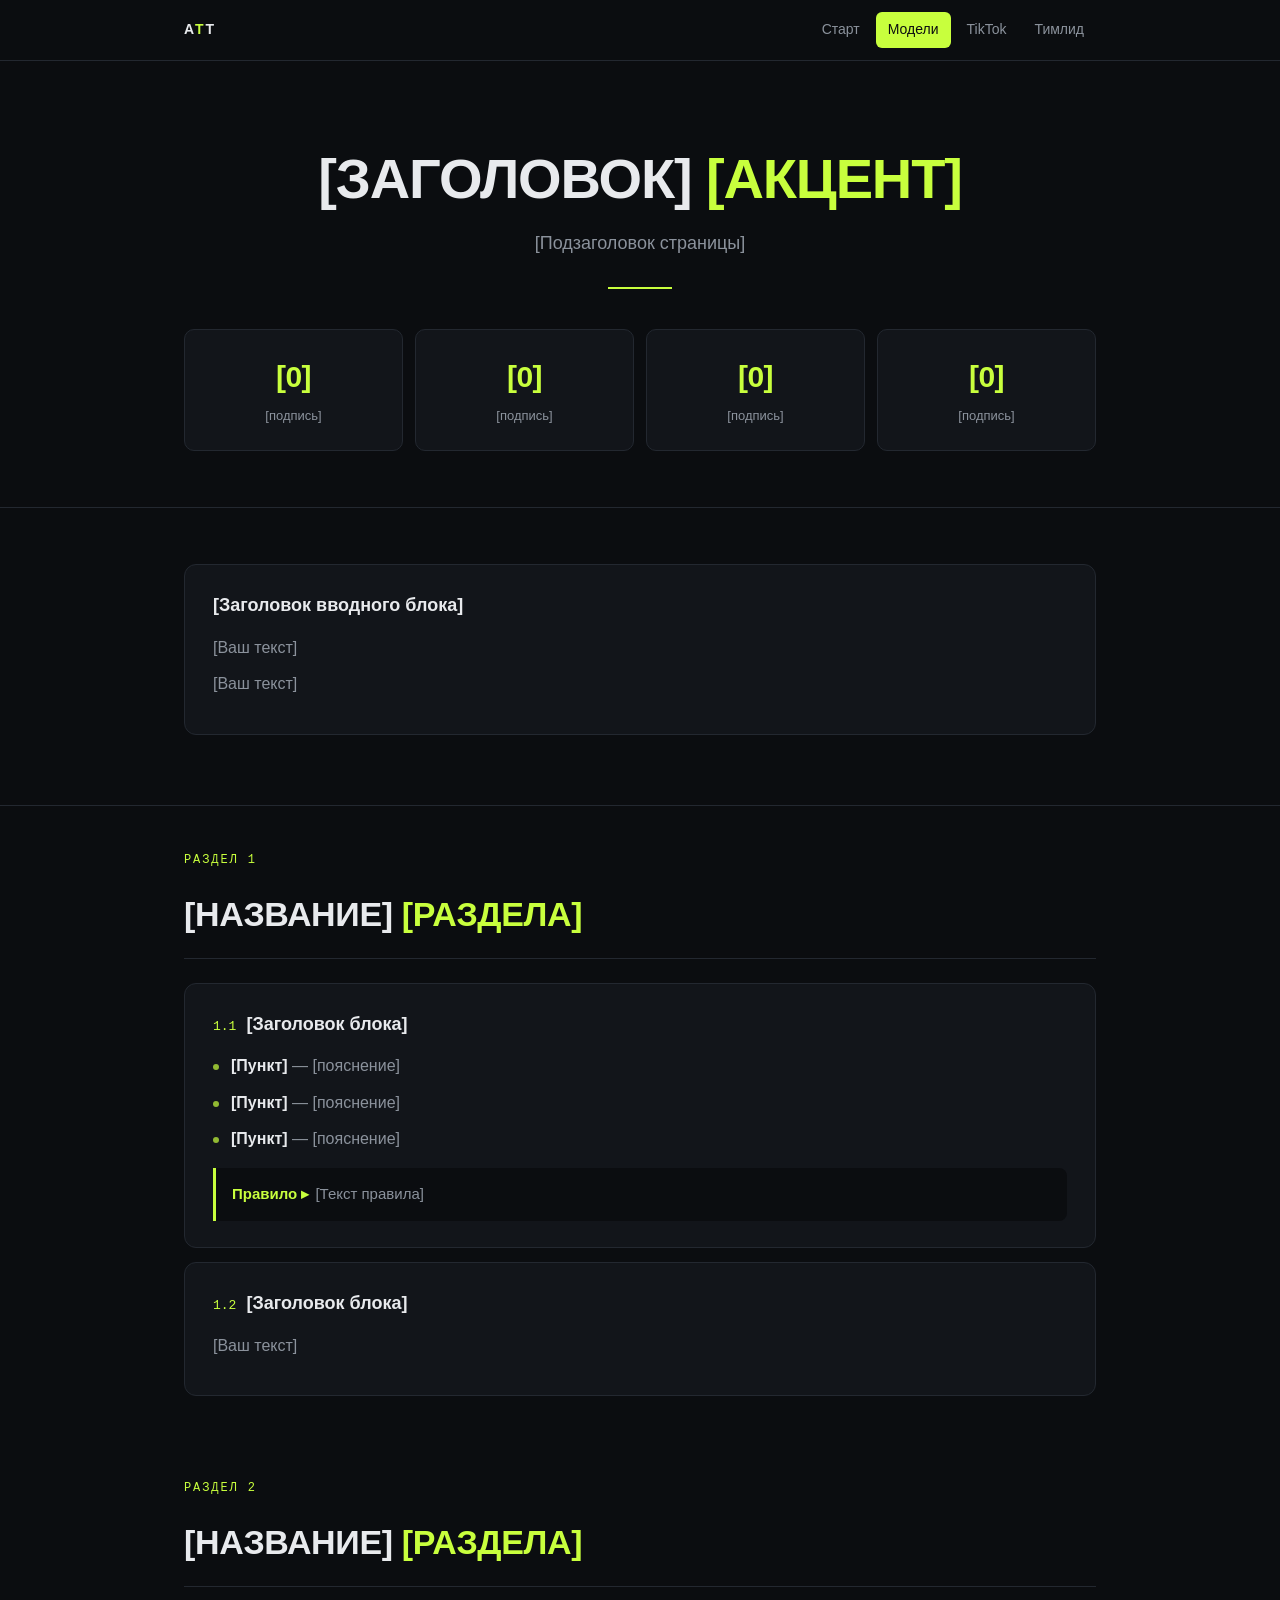
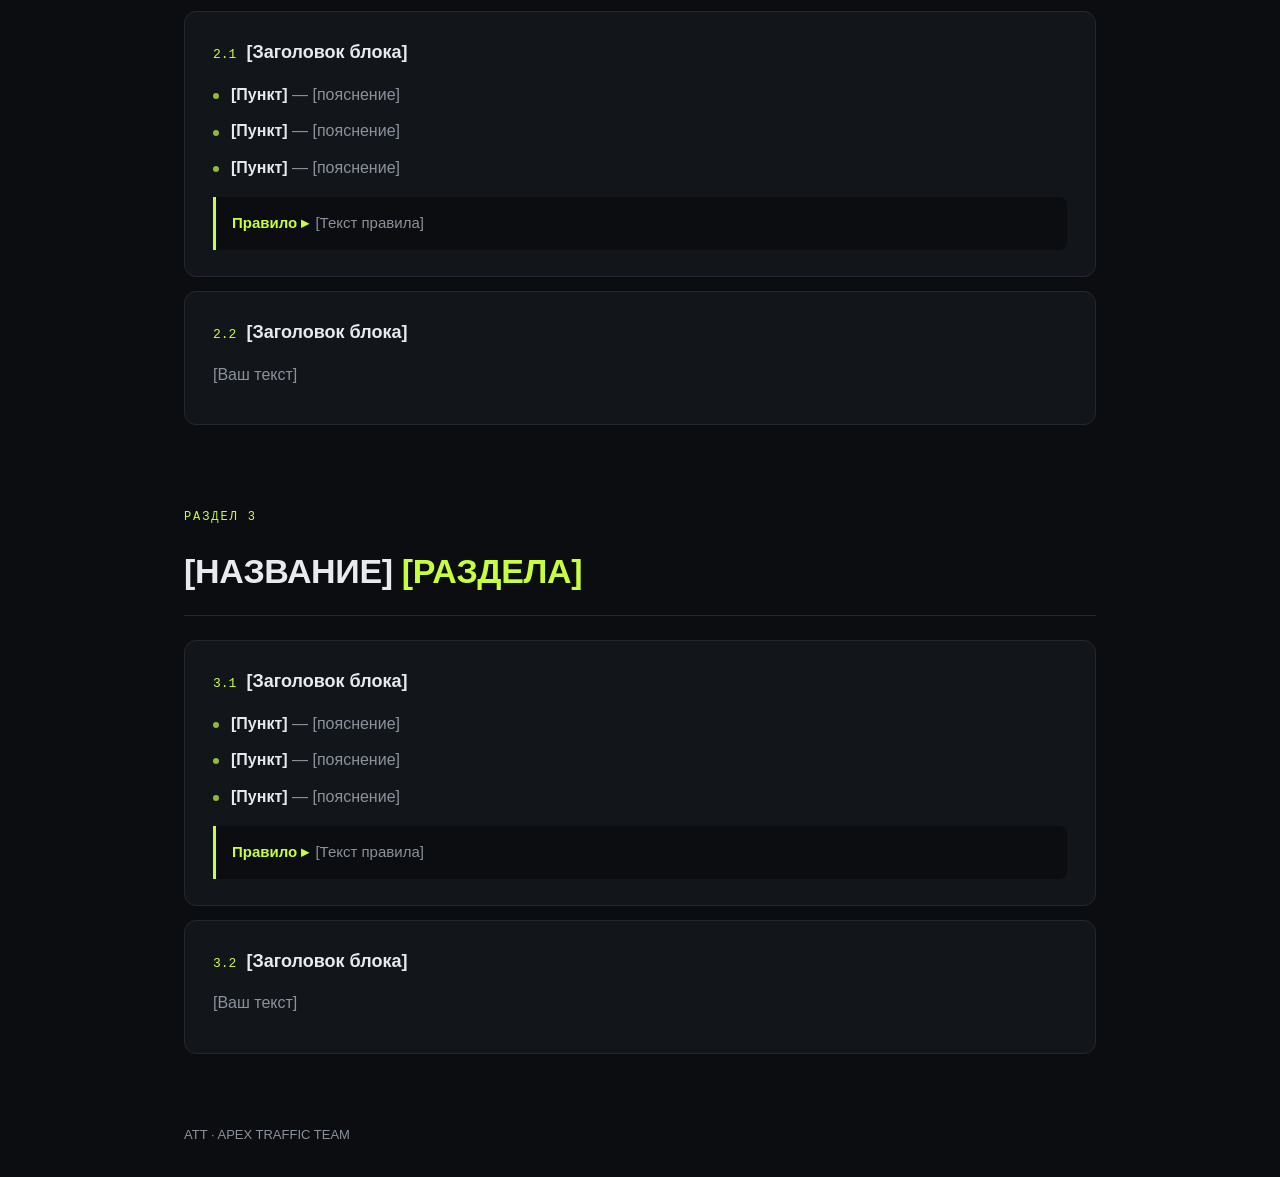
==== models/index.html @ c94eb7fb "Add files via upload" ====
<!doctype html>
<html lang="ru"><head><meta charset="utf-8"><meta name="viewport" content="width=device-width,initial-scale=1">
<title>Модели · ATT</title><link rel="stylesheet" href="../styles.css"></head>
<body><header class="top"><div class="wrap"><a class="logo" href="../start/">A<b>T</b>T</a><nav><a href="../start/">Старт</a><a href="../models/" class="on">Модели</a><a href="../tiktok/">TikTok</a><a href="../teamlead/">Тимлид</a></nav></div></header>
<div class="hero center"><div class="wrap"><h1>[ЗАГОЛОВОК] <span style="color:var(--accent)">[АКЦЕНТ]</span></h1><p class="lead">[Подзаголовок страницы]</p><div class="bar"></div><div class="stats4"><div class="stat"><b>[0]</b><span>[подпись]</span></div><div class="stat"><b>[0]</b><span>[подпись]</span></div><div class="stat"><b>[0]</b><span>[подпись]</span></div><div class="stat"><b>[0]</b><span>[подпись]</span></div></div></div></div><section><div class="wrap"><div class="blk"><h3>[Заголовок вводного блока]</h3><p>[Ваш текст]</p><p>[Ваш текст]</p></div></div></section><section class="sec"><div class="wrap"><div class="eyebrow">РАЗДЕЛ 1</div><h2 class="sech">[НАЗВАНИЕ] <em>[РАЗДЕЛА]</em></h2><div class="blk"><h3><span class="n">1.1</span>[Заголовок блока]</h3><ul><li><b>[Пункт]</b> — [пояснение]</li><li><b>[Пункт]</b> — [пояснение]</li><li><b>[Пункт]</b> — [пояснение]</li></ul><div class="rule"><b>Правило ▸</b>[Текст правила]</div></div><div class="blk"><h3><span class="n">1.2</span>[Заголовок блока]</h3><p>[Ваш текст]</p></div></div></section><section class="sec"><div class="wrap"><div class="eyebrow">РАЗДЕЛ 2</div><h2 class="sech">[НАЗВАНИЕ] <em>[РАЗДЕЛА]</em></h2><div class="blk"><h3><span class="n">2.1</span>[Заголовок блока]</h3><ul><li><b>[Пункт]</b> — [пояснение]</li><li><b>[Пункт]</b> — [пояснение]</li><li><b>[Пункт]</b> — [пояснение]</li></ul><div class="rule"><b>Правило ▸</b>[Текст правила]</div></div><div class="blk"><h3><span class="n">2.2</span>[Заголовок блока]</h3><p>[Ваш текст]</p></div></div></section><section class="sec"><div class="wrap"><div class="eyebrow">РАЗДЕЛ 3</div><h2 class="sech">[НАЗВАНИЕ] <em>[РАЗДЕЛА]</em></h2><div class="blk"><h3><span class="n">3.1</span>[Заголовок блока]</h3><ul><li><b>[Пункт]</b> — [пояснение]</li><li><b>[Пункт]</b> — [пояснение]</li><li><b>[Пункт]</b> — [пояснение]</li></ul><div class="rule"><b>Правило ▸</b>[Текст правила]</div></div><div class="blk"><h3><span class="n">3.2</span>[Заголовок блока]</h3><p>[Ваш текст]</p></div></div></section>
<footer><div class="wrap">ATT · APEX TRAFFIC TEAM</div></footer></body></html>
---- styles.css ----
:root{--bg:#0b0d10;--panel:#12151a;--line:#232830;--text:#e8eaed;--muted:#8b929c;--accent:#c8ff3d;--accent-ink:#0b0d10;--maxw:960px}
*{box-sizing:border-box;margin:0;padding:0}
html{scroll-behavior:smooth}
body{background:var(--bg);color:var(--text);font:16px/1.65 -apple-system,BlinkMacSystemFont,"Inter","Segoe UI",Roboto,sans-serif;-webkit-font-smoothing:antialiased}
a{color:inherit;text-decoration:none}
.wrap{max-width:var(--maxw);margin:0 auto;padding:0 24px}
header.top{border-bottom:1px solid var(--line);position:sticky;top:0;background:var(--bg);z-index:5}
header.top .wrap{display:flex;align-items:center;justify-content:space-between;height:60px;gap:16px}
.logo{font-weight:700;letter-spacing:.14em;font-size:14px}
.logo b{color:var(--accent)}
nav{display:flex;gap:4px;flex-wrap:wrap}
nav a{padding:6px 12px;border-radius:6px;color:var(--muted);font-size:14px;transition:color .15s,background .15s}
nav a:hover{color:var(--text);background:var(--panel)}
nav a.on{color:var(--accent-ink);background:var(--accent)}
.hero{padding:88px 0 56px;border-bottom:1px solid var(--line)}
.eyebrow{font:500 12px/1 ui-monospace,SFMono-Regular,Menlo,monospace;letter-spacing:.16em;text-transform:uppercase;color:var(--accent);margin-bottom:20px}
h1{font-size:clamp(34px,6vw,56px);line-height:1.08;letter-spacing:-.02em;font-weight:700;max-width:16ch}
.lead{color:var(--muted);font-size:18px;max-width:56ch;margin-top:20px}
.stats{display:grid;grid-template-columns:repeat(3,1fr);gap:1px;background:var(--line);border:1px solid var(--line);border-radius:10px;overflow:hidden;margin-top:48px}
.stat{background:var(--panel);padding:20px 22px}
.stat b{display:block;font-size:28px;letter-spacing:-.02em}
.stat span{color:var(--muted);font-size:13px}
section{padding:56px 0;border-bottom:1px solid var(--line)}
h2{font-size:24px;letter-spacing:-.01em;margin-bottom:8px}
.sub{color:var(--muted);margin-bottom:28px}
.grid{display:grid;grid-template-columns:repeat(auto-fill,minmax(260px,1fr));gap:12px}
.card{background:var(--panel);border:1px solid var(--line);border-radius:10px;padding:22px;transition:border-color .15s}
a.card:hover{border-color:var(--accent)}
.card h3{font-size:16px;margin-bottom:6px}
.card p{color:var(--muted);font-size:14.5px}
.num{font:500 12px/1 ui-monospace,Menlo,monospace;color:var(--accent);margin-bottom:12px;display:block}
.steps{counter-reset:s;display:grid;gap:12px}
.step{background:var(--panel);border:1px solid var(--line);border-radius:10px;padding:20px 22px 20px 64px;position:relative}
.step:before{counter-increment:s;content:counter(s,decimal-leading-zero);position:absolute;left:22px;top:20px;font:500 13px/1.65 ui-monospace,Menlo,monospace;color:var(--accent)}
.step h3{font-size:16px;margin-bottom:4px}
.step p{color:var(--muted);font-size:14.5px}
.ph{color:var(--muted);border:1px dashed var(--line);border-radius:8px;padding:14px 16px;font-size:14.5px}
details{background:var(--panel);border:1px solid var(--line);border-radius:10px;padding:16px 20px;margin-bottom:10px}
summary{cursor:pointer;font-weight:600;list-style:none;display:flex;justify-content:space-between;gap:12px}
summary::-webkit-details-marker{display:none}
summary:after{content:"+";color:var(--accent);font-size:20px;line-height:1}
details[open] summary:after{content:"–"}
details p{color:var(--muted);margin-top:10px;font-size:14.5px}
.btn{display:inline-block;margin-top:28px;background:var(--accent);color:var(--accent-ink);font-weight:600;padding:12px 20px;border-radius:8px;font-size:15px;transition:opacity .15s}
.btn:hover{opacity:.88}
footer{padding:32px 0;color:var(--muted);font-size:13px}
a:focus-visible,summary:focus-visible{outline:2px solid var(--accent);outline-offset:2px}

.hero.center{text-align:center}
.hero.center h1{max-width:none;margin:0 auto}
.hero.center .lead{margin-left:auto;margin-right:auto}
.bar{width:64px;height:2px;background:var(--accent);margin:28px auto 0}
.stats4{display:grid;grid-template-columns:repeat(4,1fr);gap:12px;margin-top:40px}
.stats4 .stat{border:1px solid var(--line);border-radius:10px;text-align:center;padding:22px 16px}
.stats4 .stat b{color:var(--accent);font-size:30px}
.blk{background:var(--panel);border:1px solid var(--line);border-radius:12px;padding:26px 28px;margin-bottom:14px}
.blk h3{font-size:18px;margin-bottom:14px;display:flex;gap:10px;align-items:baseline}
.blk h3 .n{font:500 13px/1 ui-monospace,Menlo,monospace;color:var(--accent)}
.blk p{color:var(--muted);margin-bottom:10px}
.blk ul{list-style:none;display:grid;gap:10px;margin:6px 0 4px}
.blk li{padding-left:18px;position:relative;color:var(--muted)}
.blk li:before{content:"";position:absolute;left:0;top:.7em;width:6px;height:6px;border-radius:50%;background:var(--accent);opacity:.7}
.blk li b{color:var(--text)}
.rule{border-left:3px solid var(--accent);background:var(--bg);border-radius:0 8px 8px 0;padding:14px 16px;margin-top:16px;color:var(--muted);font-size:15px}
.rule b{color:var(--accent);margin-right:6px}
.sec{padding:48px 0 24px;border-bottom:none}
.sech{font-size:clamp(24px,4vw,34px);text-transform:uppercase;letter-spacing:-.01em;padding-bottom:16px;border-bottom:1px solid var(--line);margin-bottom:24px}
.sech em{font-style:normal;color:var(--accent)}
@media(max-width:760px){.stats4{grid-template-columns:repeat(2,1fr)}}
@media(max-width:640px){.stats{grid-template-columns:1fr}.hero{padding:56px 0 40px}nav a{padding:6px 9px}}
@media(prefers-reduced-motion:reduce){*{transition:none!important;scroll-behavior:auto!important}}
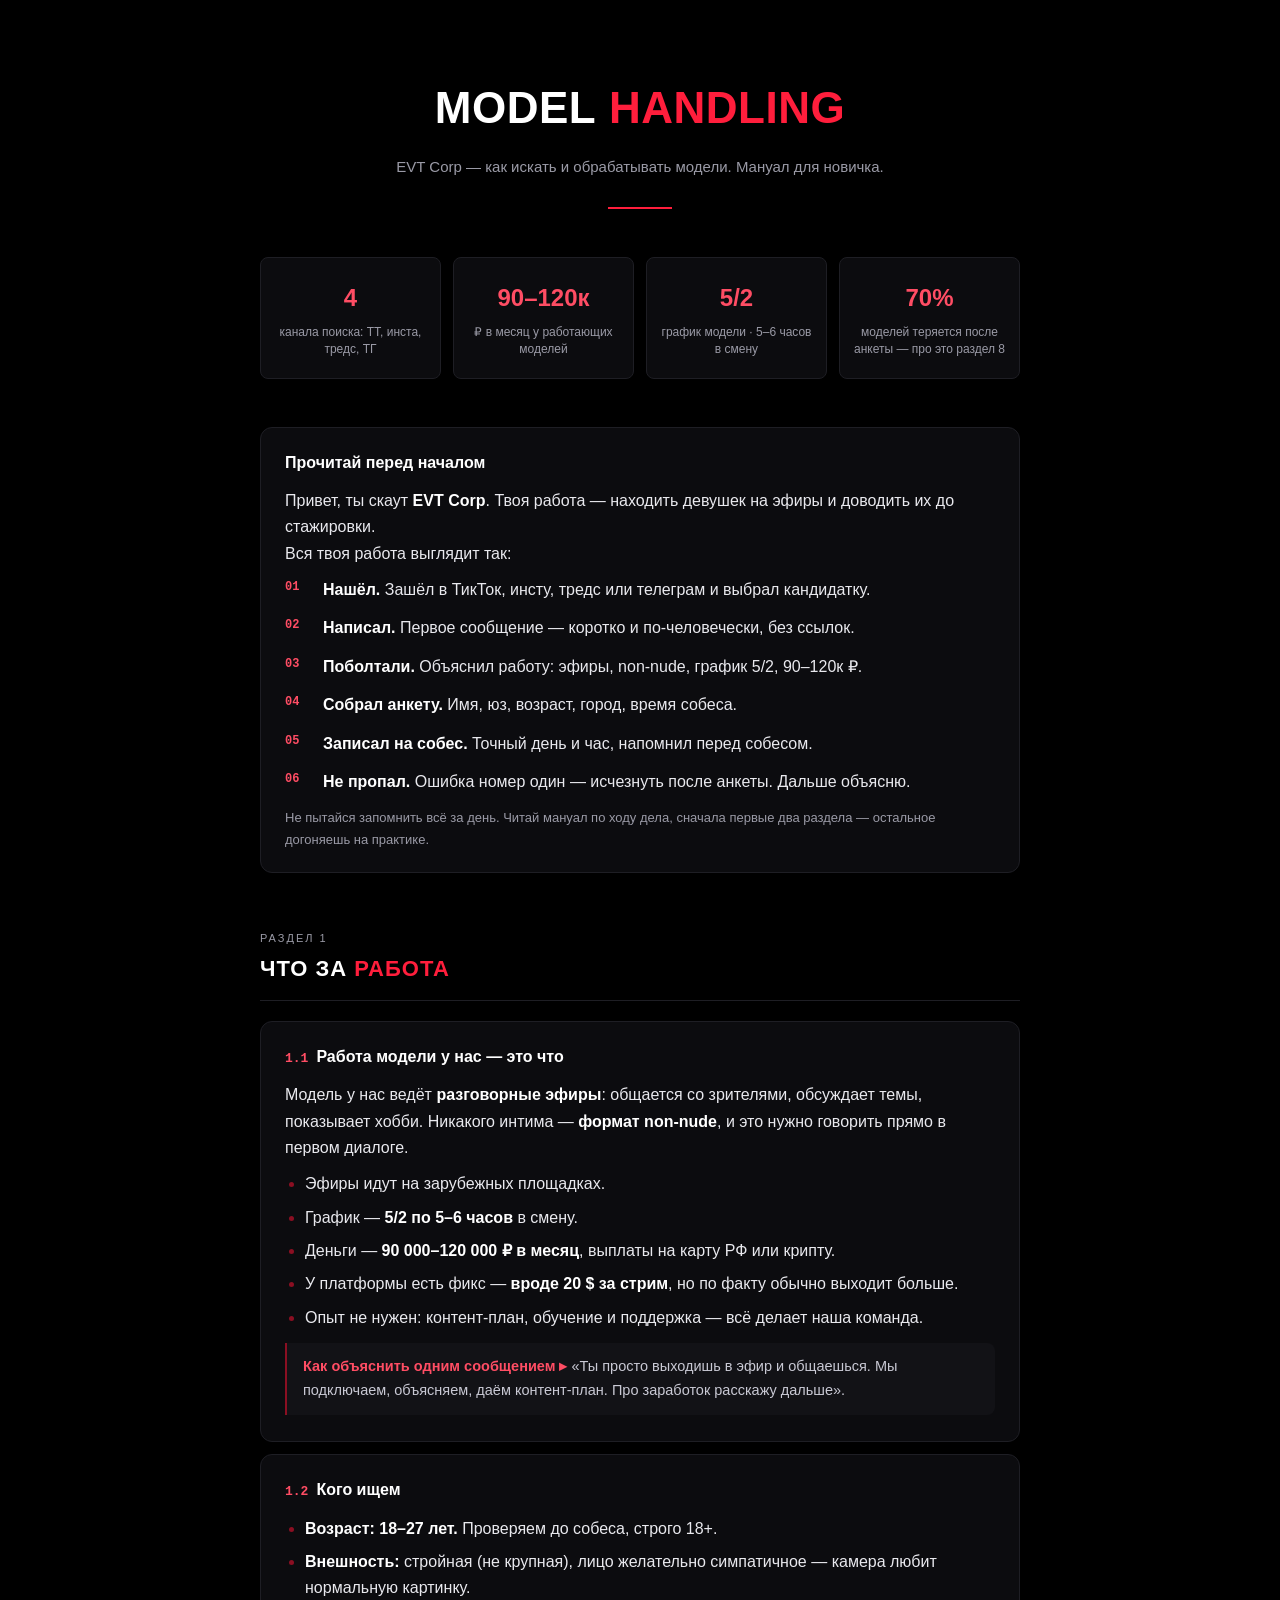
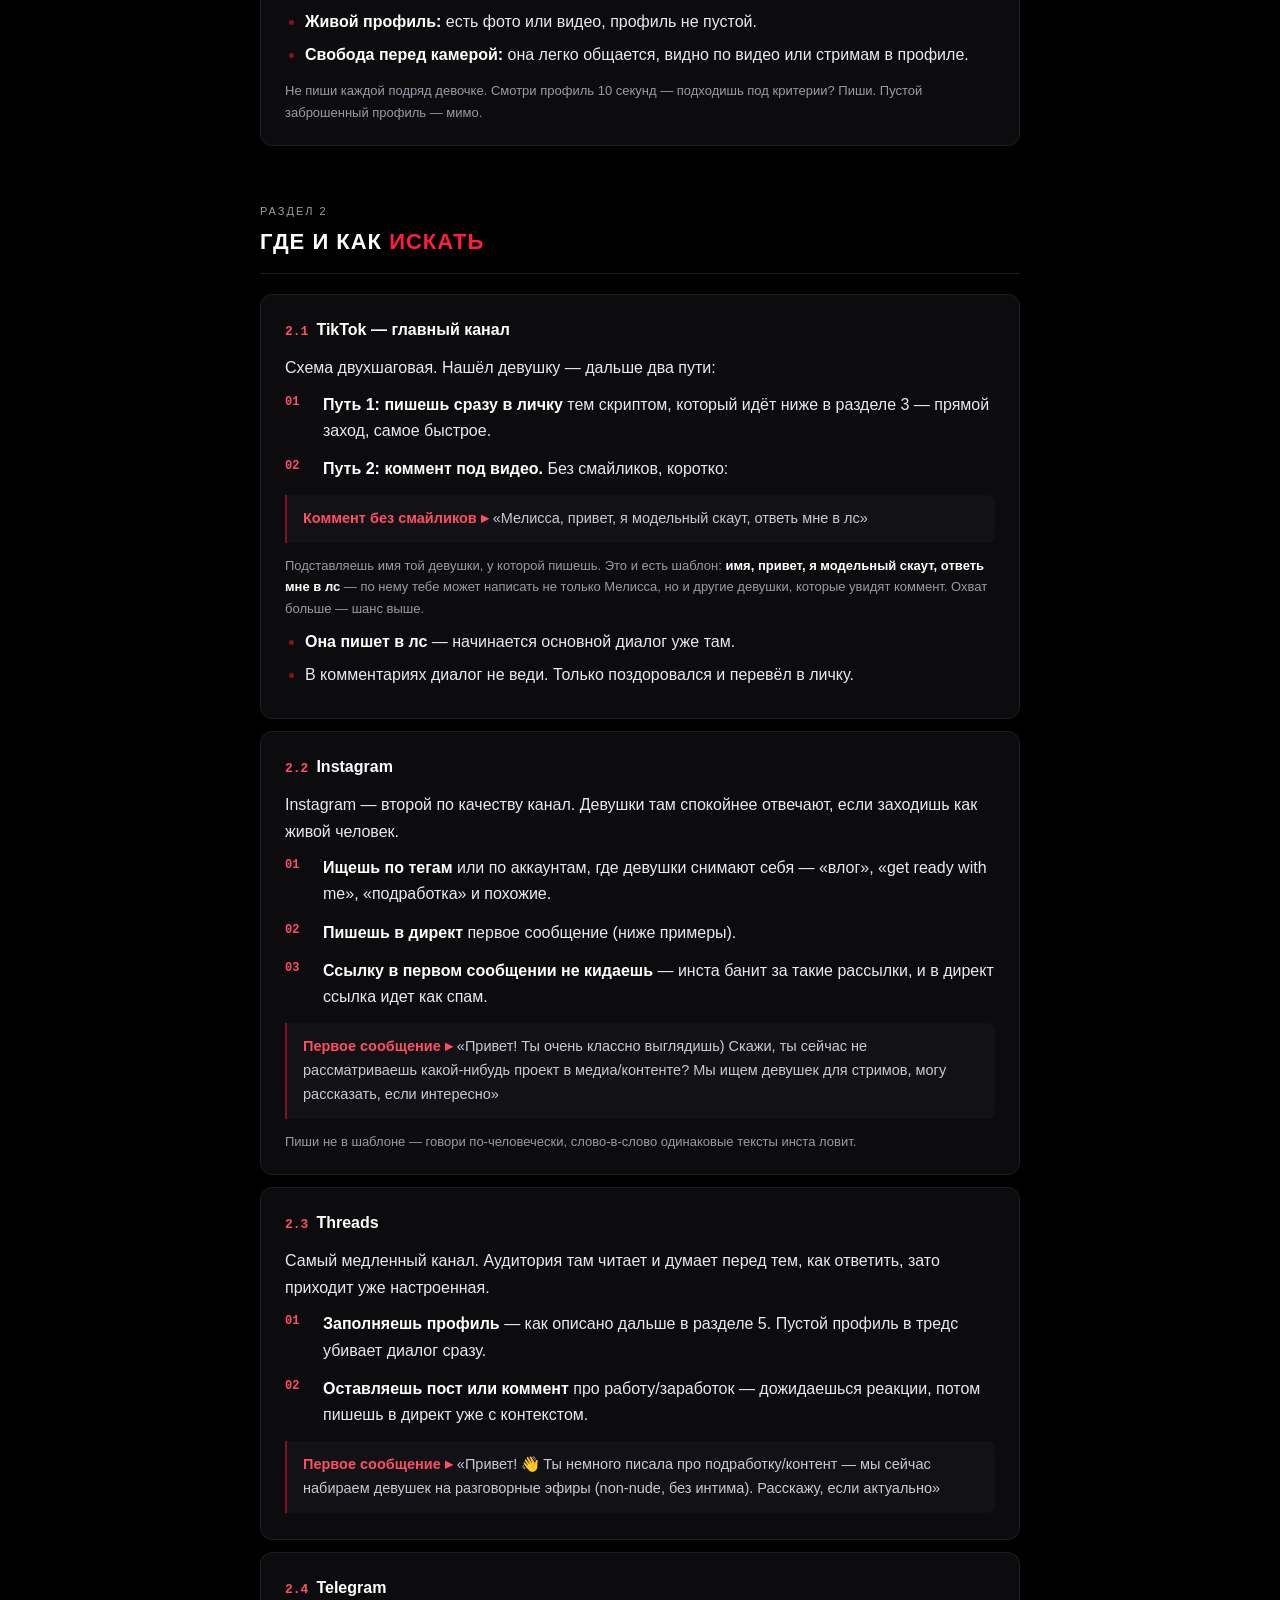
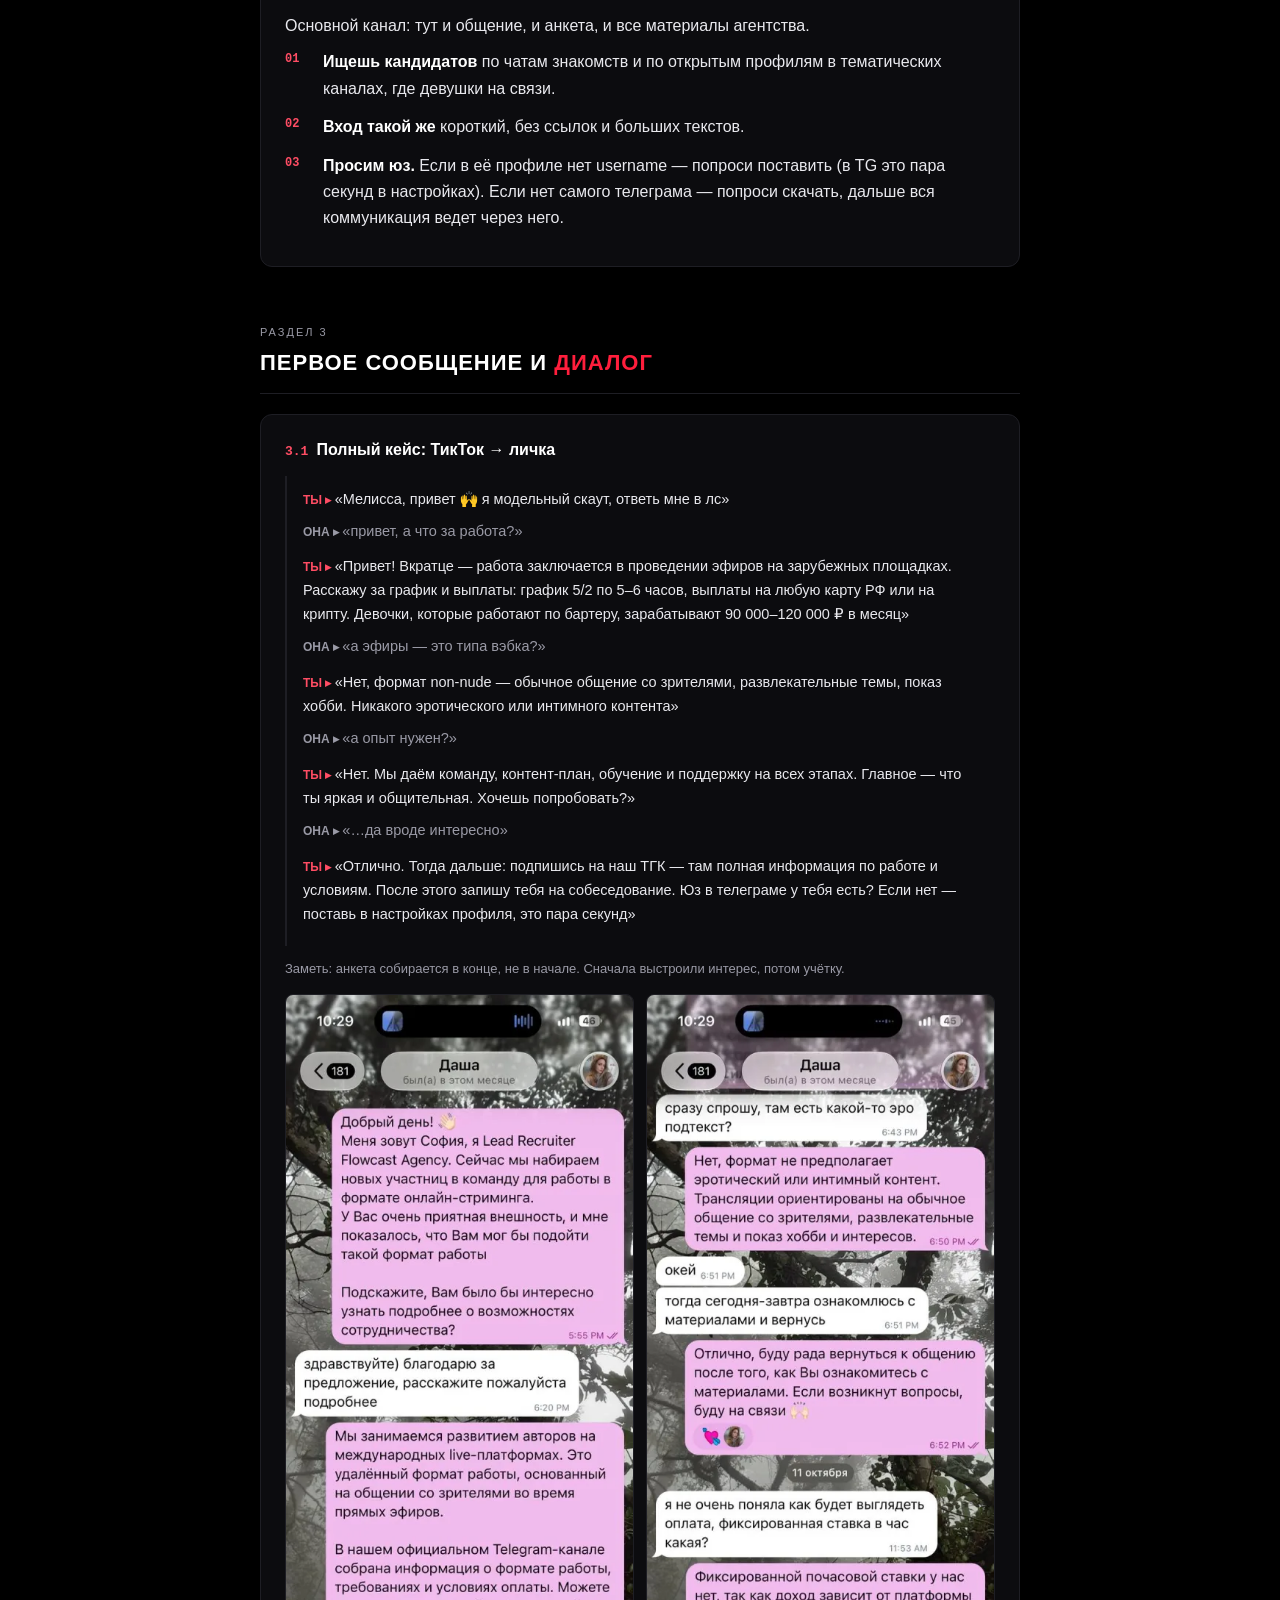
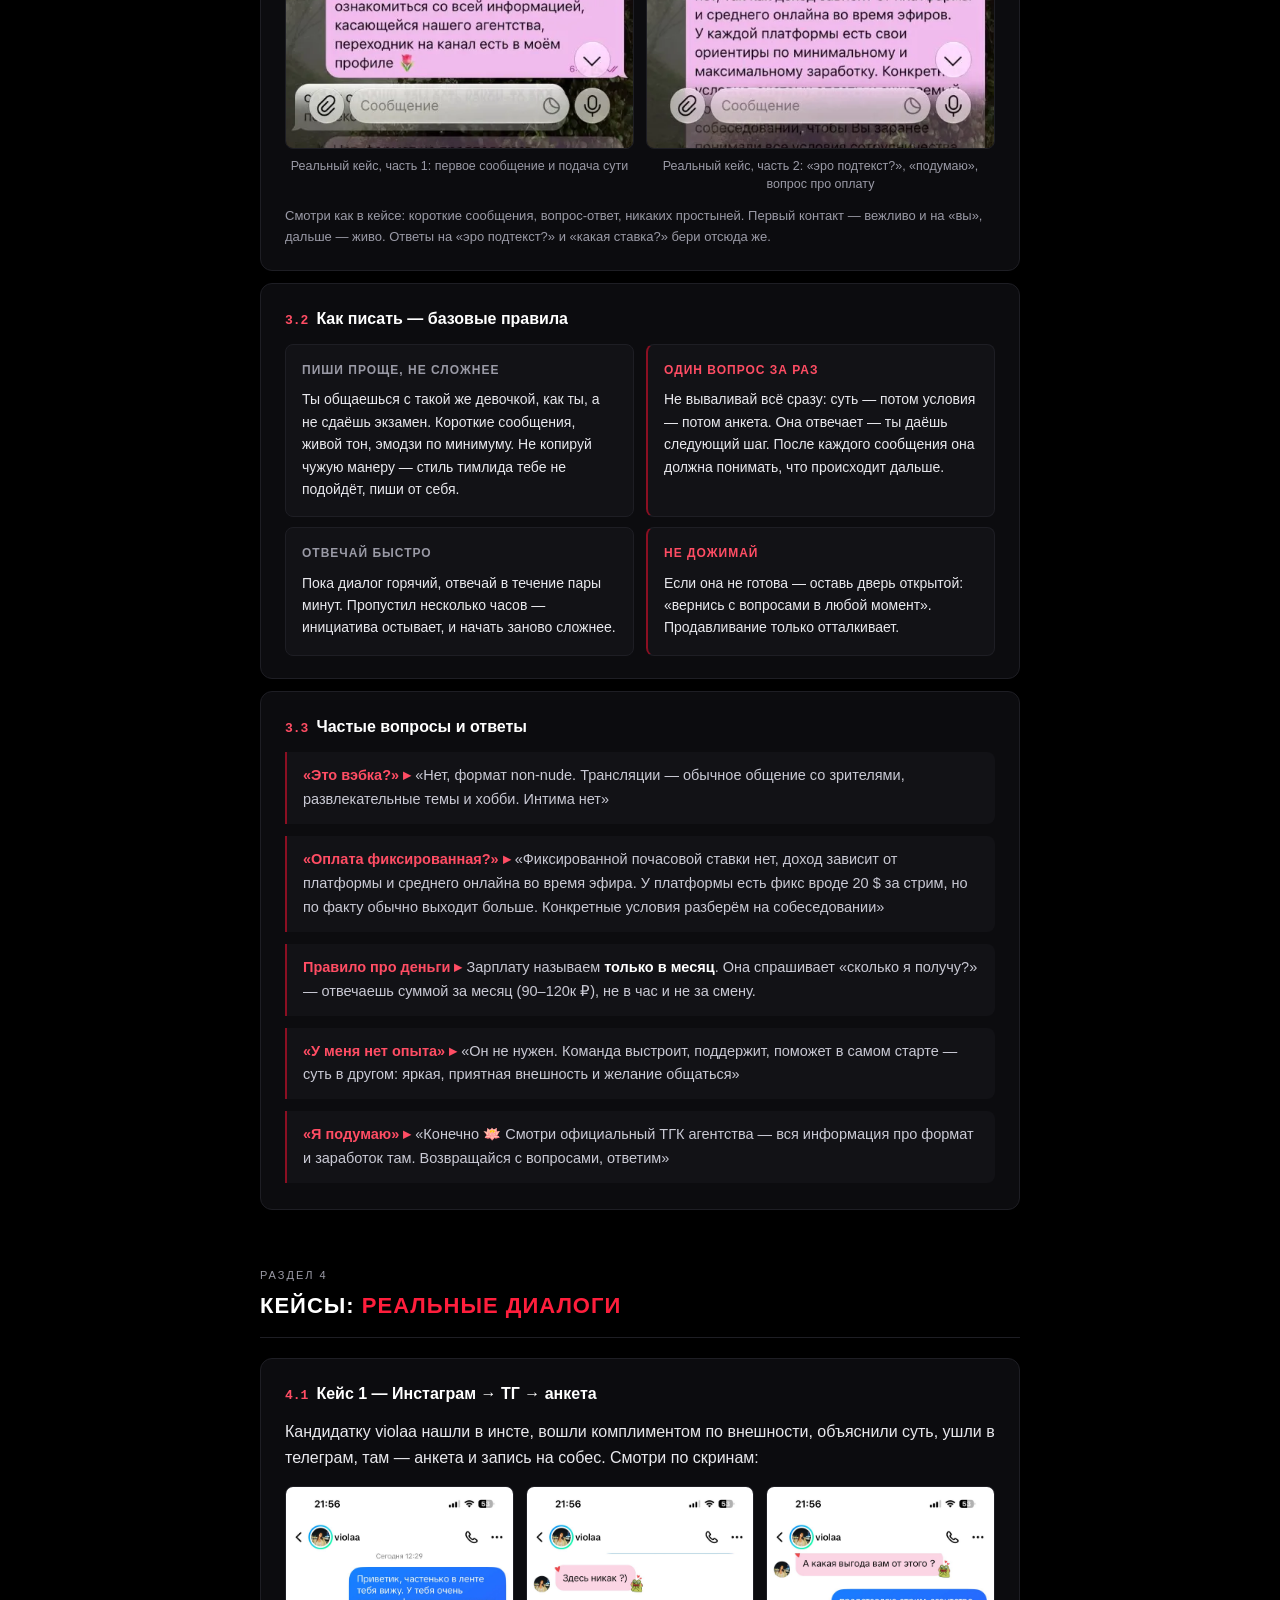
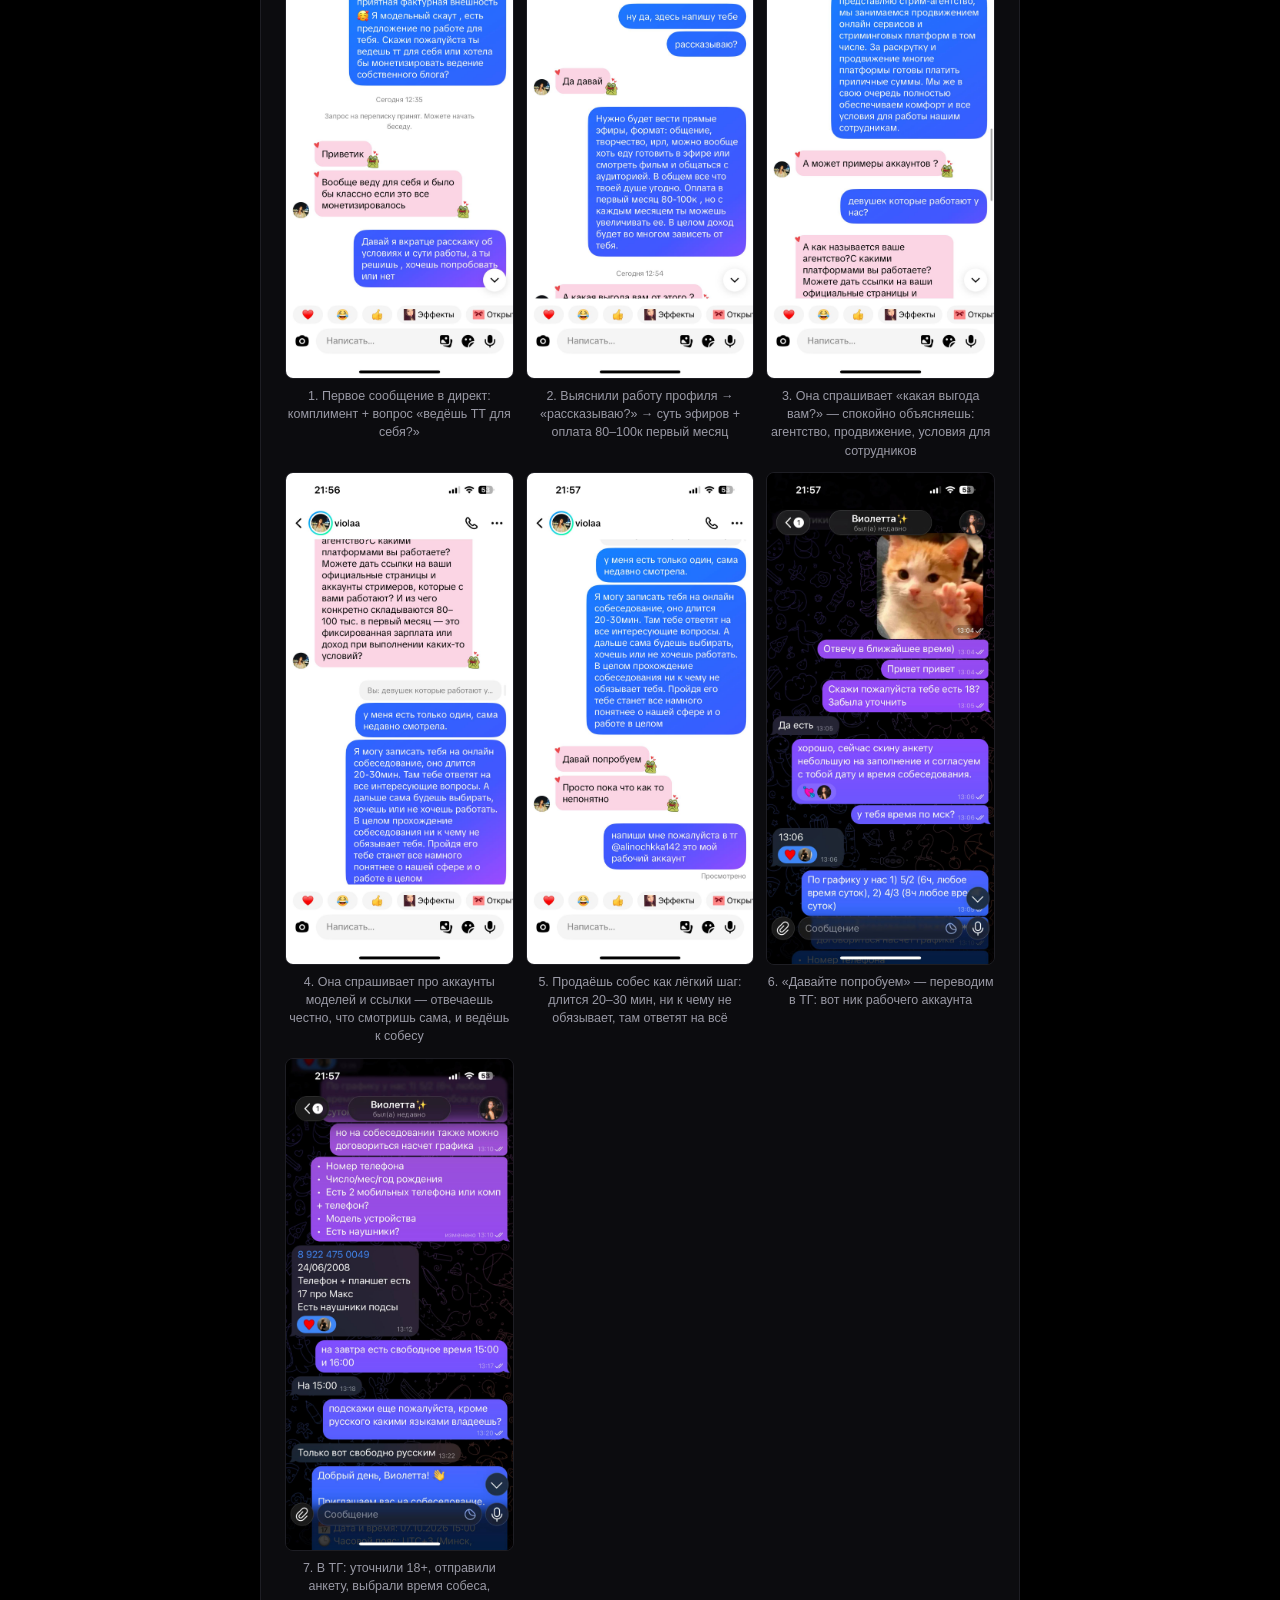
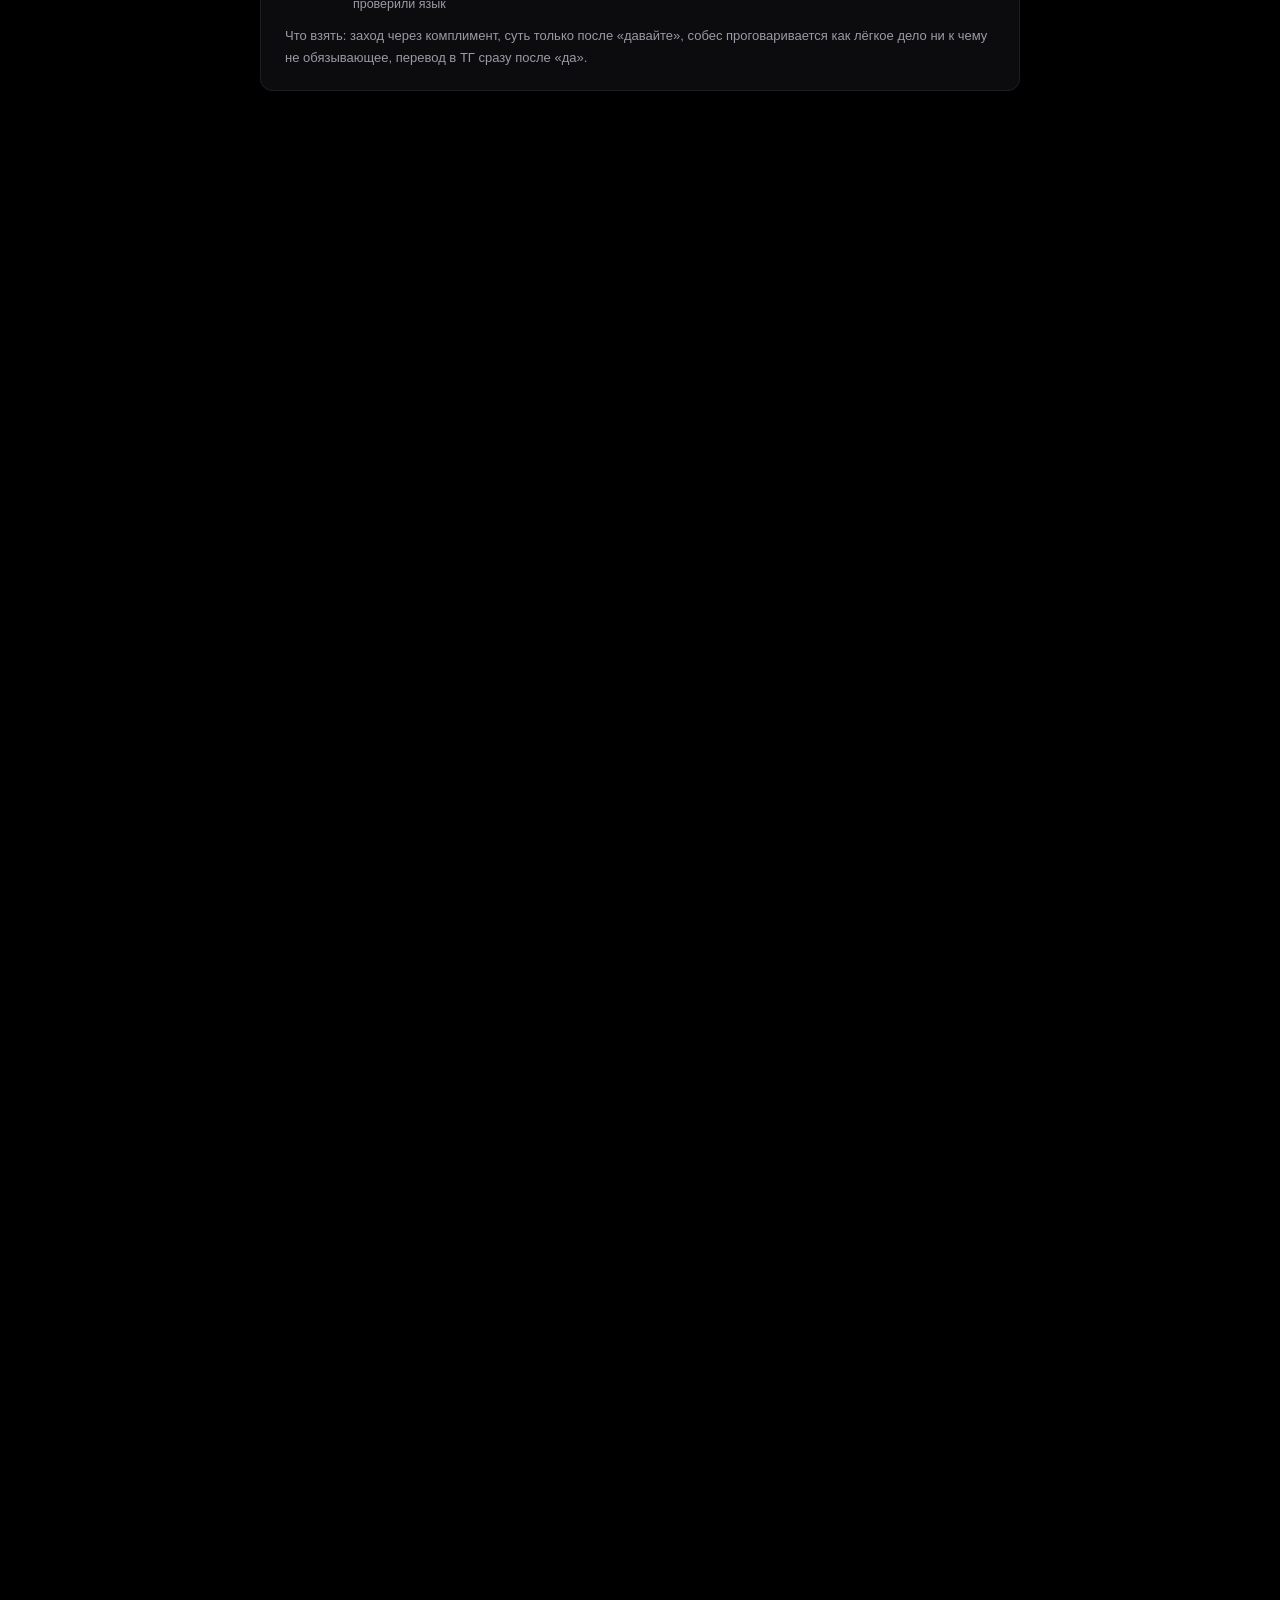
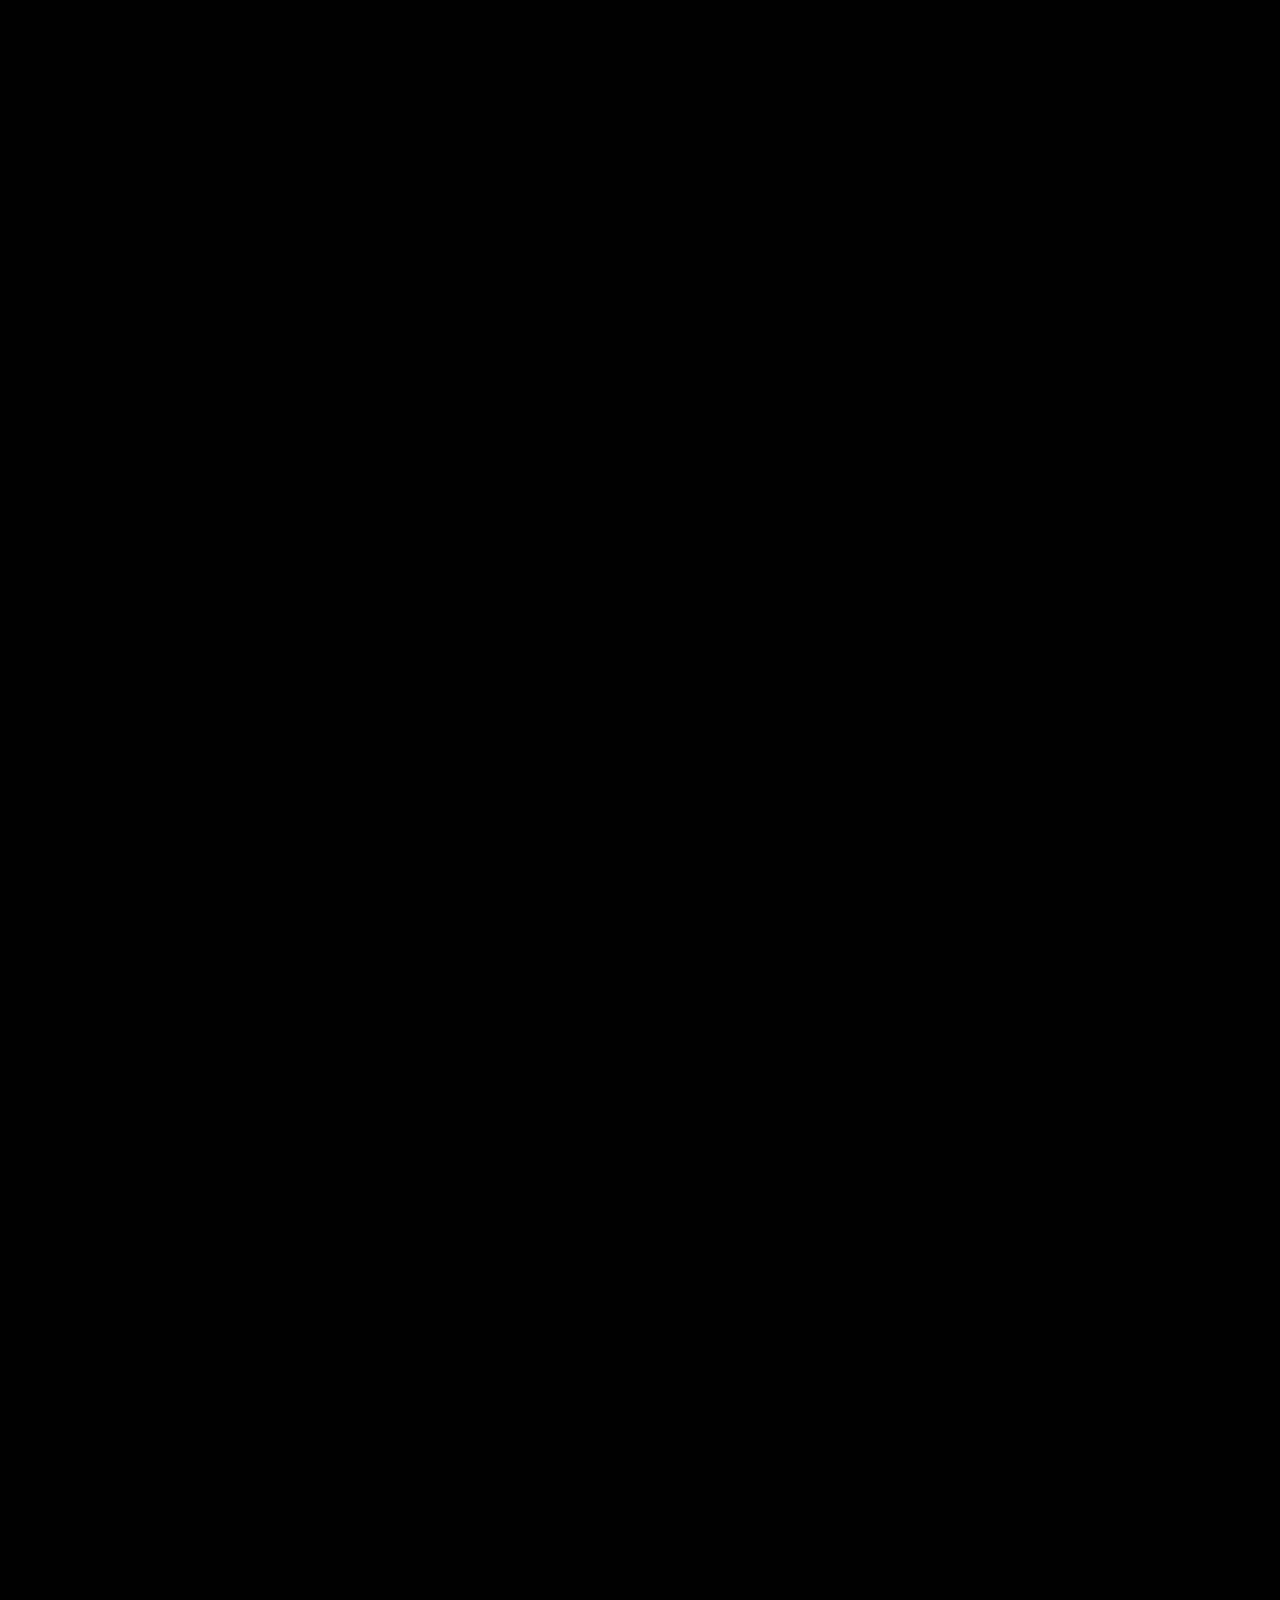
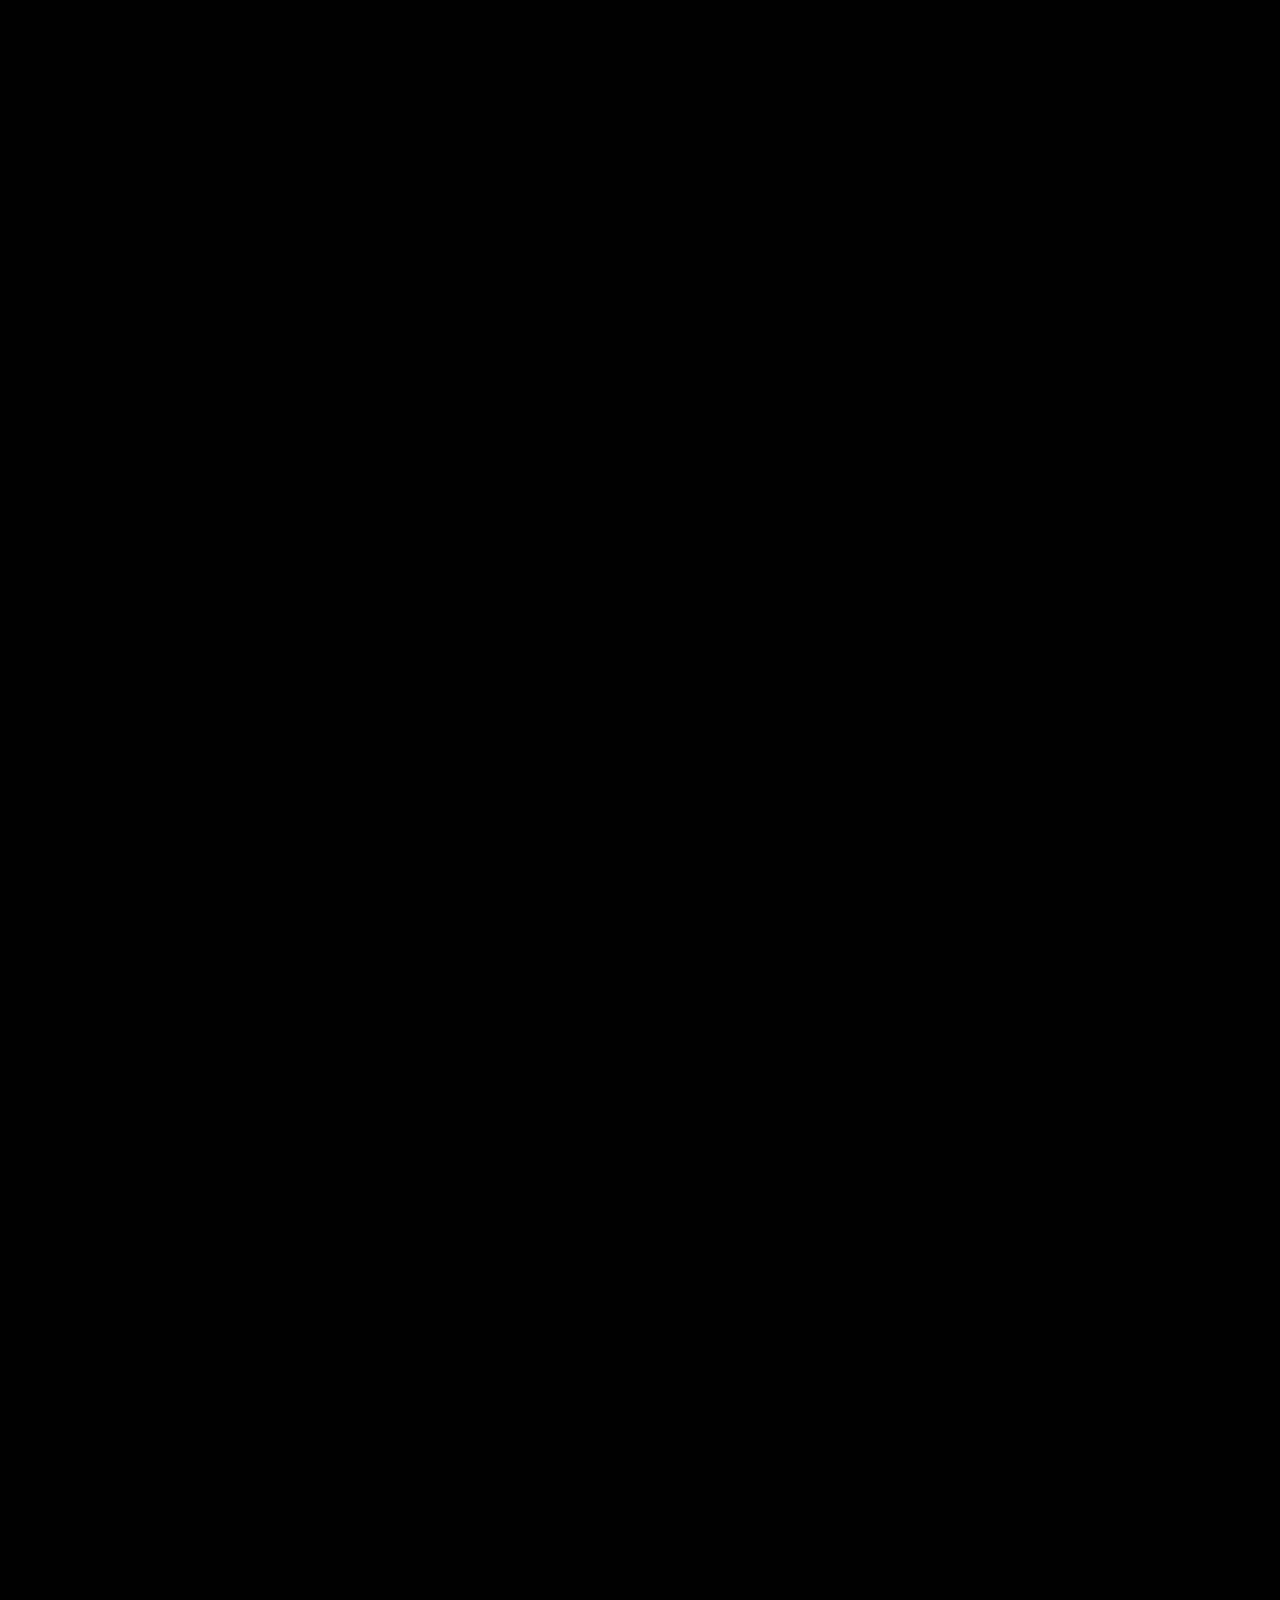
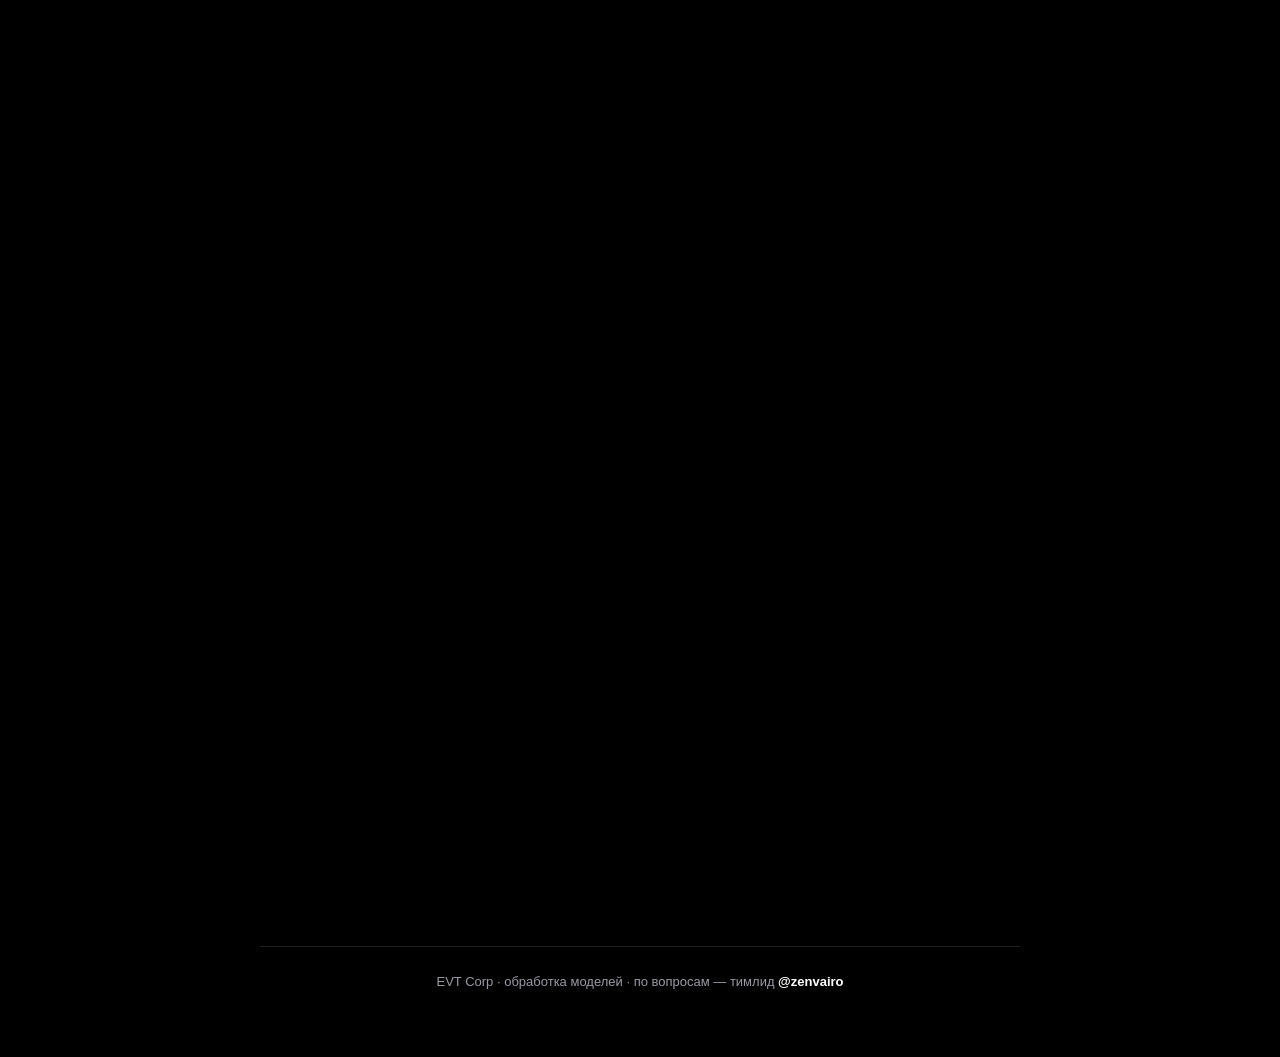
==== commit 0674259a: "Add files via upload" ====
--- a/models/index.html
+++ b/models/index.html
@@ -1,6 +1,684 @@
-<!doctype html>
-<html lang="ru"><head><meta charset="utf-8"><meta name="viewport" content="width=device-width,initial-scale=1">
-<title>Модели · ATT</title><link rel="stylesheet" href="../styles.css"></head>
-<body><header class="top"><div class="wrap"><a class="logo" href="../start/">A<b>T</b>T</a><nav><a href="../start/">Старт</a><a href="../models/" class="on">Модели</a><a href="../tiktok/">TikTok</a><a href="../teamlead/">Тимлид</a></nav></div></header>
-<div class="hero center"><div class="wrap"><h1>[ЗАГОЛОВОК] <span style="color:var(--accent)">[АКЦЕНТ]</span></h1><p class="lead">[Подзаголовок страницы]</p><div class="bar"></div><div class="stats4"><div class="stat"><b>[0]</b><span>[подпись]</span></div><div class="stat"><b>[0]</b><span>[подпись]</span></div><div class="stat"><b>[0]</b><span>[подпись]</span></div><div class="stat"><b>[0]</b><span>[подпись]</span></div></div></div></div><section><div class="wrap"><div class="blk"><h3>[Заголовок вводного блока]</h3><p>[Ваш текст]</p><p>[Ваш текст]</p></div></div></section><section class="sec"><div class="wrap"><div class="eyebrow">РАЗДЕЛ 1</div><h2 class="sech">[НАЗВАНИЕ] <em>[РАЗДЕЛА]</em></h2><div class="blk"><h3><span class="n">1.1</span>[Заголовок блока]</h3><ul><li><b>[Пункт]</b> — [пояснение]</li><li><b>[Пункт]</b> — [пояснение]</li><li><b>[Пункт]</b> — [пояснение]</li></ul><div class="rule"><b>Правило ▸</b>[Текст правила]</div></div><div class="blk"><h3><span class="n">1.2</span>[Заголовок блока]</h3><p>[Ваш текст]</p></div></div></section><section class="sec"><div class="wrap"><div class="eyebrow">РАЗДЕЛ 2</div><h2 class="sech">[НАЗВАНИЕ] <em>[РАЗДЕЛА]</em></h2><div class="blk"><h3><span class="n">2.1</span>[Заголовок блока]</h3><ul><li><b>[Пункт]</b> — [пояснение]</li><li><b>[Пункт]</b> — [пояснение]</li><li><b>[Пункт]</b> — [пояснение]</li></ul><div class="rule"><b>Правило ▸</b>[Текст правила]</div></div><div class="blk"><h3><span class="n">2.2</span>[Заголовок блока]</h3><p>[Ваш текст]</p></div></div></section><section class="sec"><div class="wrap"><div class="eyebrow">РАЗДЕЛ 3</div><h2 class="sech">[НАЗВАНИЕ] <em>[РАЗДЕЛА]</em></h2><div class="blk"><h3><span class="n">3.1</span>[Заголовок блока]</h3><ul><li><b>[Пункт]</b> — [пояснение]</li><li><b>[Пункт]</b> — [пояснение]</li><li><b>[Пункт]</b> — [пояснение]</li></ul><div class="rule"><b>Правило ▸</b>[Текст правила]</div></div><div class="blk"><h3><span class="n">3.2</span>[Заголовок блока]</h3><p>[Ваш текст]</p></div></div></section>
-<footer><div class="wrap">ATT · APEX TRAFFIC TEAM</div></footer></body></html>+<!DOCTYPE html>
+<html lang="ru">
+<head>
+<meta charset="UTF-8">
+<meta name="viewport" content="width=device-width, initial-scale=1.0">
+<meta name="color-scheme" content="dark">
+<title>EVT Corp — обработка моделей</title>
+<style>
+  :root {
+    --bg: #000000;
+    --surface: #0c0c0f;
+    --surface-2: #121216;
+    --red: #ff1e3c;
+    --red-soft: #ff4d64;
+    --red-dim: #8b0f22;
+    --text: #e9e9ee;
+    --muted: #9a9aa6;
+    --line: #1e1e24;
+    --radius: 12px;
+    --radius-sm: 8px;
+  }
+  * { margin: 0; padding: 0; box-sizing: border-box; }
+  html { scroll-behavior: smooth; }
+  body {
+    background: var(--bg);
+    color: var(--text);
+    font-family: "Segoe UI", Roboto, Arial, sans-serif;
+    line-height: 1.65;
+    padding: 0 16px 64px;
+  }
+  .wrap { max-width: 760px; margin: 0 auto; }
+
+  #progress {
+    position: fixed; top: 0; left: 0;
+    height: 2px; width: 0%;
+    background: var(--red);
+    z-index: 10;
+    transition: width .1s linear;
+  }
+
+  header { text-align: center; padding: 72px 0 48px; }
+  h1 {
+    font-size: clamp(30px, 5vw, 44px);
+    font-weight: 800;
+    letter-spacing: .5px;
+    text-transform: uppercase;
+    color: #fff;
+  }
+  h1 .r { color: var(--red); }
+  .sub { color: var(--muted); font-size: 15px; margin-top: 10px; }
+  .divider { width: 64px; height: 2px; margin: 28px auto 0; background: var(--red); }
+
+  .stats {
+    display: grid;
+    grid-template-columns: repeat(4, 1fr);
+    gap: 12px;
+    margin-bottom: 48px;
+  }
+  .stats > div {
+    background: var(--surface);
+    border: 1px solid var(--line);
+    border-radius: var(--radius-sm);
+    padding: 20px 12px;
+    text-align: center;
+  }
+  .stats .num {
+    font-size: 24px;
+    font-weight: 800;
+    color: var(--red-soft);
+    font-variant-numeric: tabular-nums;
+    white-space: nowrap;
+  }
+  .stats .cap { font-size: 12px; color: var(--muted); margin-top: 6px; line-height: 1.4; }
+
+  .part {
+    margin: 56px 0 20px;
+    padding-bottom: 12px;
+    border-bottom: 1px solid var(--line);
+  }
+  .part .lbl {
+    display: block;
+    font-size: 11px;
+    color: var(--muted);
+    letter-spacing: 2px;
+    text-transform: uppercase;
+    margin-bottom: 4px;
+  }
+  .part h2 {
+    font-size: 22px;
+    font-weight: 800;
+    text-transform: uppercase;
+    letter-spacing: 1px;
+    color: #fff;
+  }
+  .part h2 .r { color: var(--red); }
+
+  .card {
+    background: var(--surface);
+    border: 1px solid var(--line);
+    border-radius: var(--radius);
+    padding: 22px 24px;
+    margin-bottom: 12px;
+    transition: border-color .2s ease;
+  }
+  .card:hover { border-color: #2e2e38; }
+  .card h3 { font-size: 16px; font-weight: 700; margin-bottom: 12px; color: #fff; }
+  .card h3 .idx {
+    color: var(--red-soft);
+    font-family: Consolas, monospace;
+    font-size: 13px;
+    margin-right: 8px;
+  }
+  .card p + ul { margin-top: 10px; }
+  ul { padding-left: 20px; }
+  li { margin-bottom: 7px; }
+  li::marker { color: var(--red-dim); }
+  b { color: #fff; }
+  .r { color: var(--red-soft); font-weight: 600; }
+  .note { color: var(--muted); font-size: 13px; margin-top: 12px; }
+
+  .quote {
+    border-left: 2px solid var(--red-dim);
+    background: var(--surface-2);
+    padding: 12px 16px;
+    border-radius: 0 var(--radius-sm) var(--radius-sm) 0;
+    color: #c9c9d4;
+    margin: 12px 0 4px;
+    font-size: 14.5px;
+  }
+  .quote .qt { color: var(--red-soft); font-weight: 700; font-style: normal; }
+  .dialog { border-left: 2px solid #1e1e24; background:none; box-shadow:none; }
+  .dialog .me { color: #e9e9ee; margin-bottom: 8px; font-size: 14.5px; }
+  .dialog .me::before { content: "ТЫ ▸ "; color: var(--red-soft); font-weight: 700; font-size: 12px; }
+  .dialog .she::before { content: "ОНА ▸ "; color: var(--muted); font-weight: 700; font-size: 12px; }
+  .dialog .she { color: var(--muted); margin-bottom: 12px; font-size: 14.5px; }
+
+  .vs { display: grid; grid-template-columns: 1fr 1fr; gap: 12px; margin-top: 10px; }
+  .vs > div {
+    background: var(--surface-2);
+    border: 1px solid var(--line);
+    border-radius: var(--radius-sm);
+    padding: 16px;
+    font-size: 14px;
+    line-height: 1.6;
+  }
+  .vs .who {
+    font-weight: 700;
+    margin-bottom: 8px;
+    letter-spacing: 1px;
+    text-transform: uppercase;
+    font-size: 12px;
+    color: var(--muted);
+  }
+  .vs .good { border-left: 2px solid var(--red-dim); }
+  .vs .good .who { color: var(--red-soft); }
+
+  .steps { counter-reset: step; list-style: none; padding-left: 0; }
+  .steps li {
+    list-style: none;
+    counter-increment: step;
+    position: relative;
+    padding-left: 38px;
+    margin-bottom: 12px;
+  }
+  .steps li::before {
+    content: counter(step, decimal-leading-zero);
+    position: absolute;
+    left: 0; top: 1px;
+    font-family: Consolas, monospace;
+    font-size: 12px;
+    font-weight: 700;
+    color: var(--red-soft);
+  }
+
+  .shots {
+    display: grid;
+    grid-template-columns: repeat(auto-fit, minmax(200px, 1fr));
+    gap: 12px;
+    margin-top: 14px;
+  }
+  .shots figure { margin: 0; }
+  .shots .frame {
+    background: var(--surface-2);
+    border: 1px solid var(--line);
+    border-radius: var(--radius-sm);
+    overflow: hidden;
+    display: flex;
+    align-items: center;
+    justify-content: center;
+  }
+  .shots img {
+    width: 100%;
+    height: auto;
+    display: block;
+  }
+  .shots .ph {
+    padding: 48px 14px;
+    text-align: center;
+    color: var(--muted);
+    font-size: 13px;
+  }
+  .shots figcaption {
+    font-size: 12.5px;
+    color: var(--muted);
+    margin-top: 8px;
+    text-align: center;
+    line-height: 1.45;
+  }
+
+  .btn {
+    display: inline-block;
+    background: var(--red);
+    color: #fff;
+    font-weight: 700;
+    padding: 12px 22px;
+    border-radius: 10px;
+    margin-top: 10px;
+    transition: filter .2s ease;
+  }
+  .btn:hover { text-decoration: none; filter: brightness(1.12); }
+  a { color: var(--red-soft); }
+  a:hover { text-decoration: underline; }
+  code { font-family: Consolas, monospace; font-size: .9em; color: var(--red-soft); }
+
+  footer {
+    text-align: center;
+    color: var(--muted);
+    font-size: 13px;
+    margin-top: 64px;
+    padding-top: 24px;
+    border-top: 1px solid var(--line);
+  }
+
+  .js .reveal { opacity: 0; transform: translateY(16px); transition: opacity .5s ease, transform .5s ease; }
+  .js .reveal.on { opacity: 1; transform: none; }
+
+  :focus-visible { outline: 2px solid var(--red); outline-offset: 2px; }
+  @media (prefers-reduced-motion: reduce) {
+    *, *::before, *::after { animation: none !important; transition: none !important; }
+    .reveal { opacity: 1; transform: none; }
+  }
+  @media (max-width: 620px) {
+    .vs { grid-template-columns: 1fr; }
+    .stats { grid-template-columns: repeat(2, 1fr); }
+    .card { padding: 18px; }
+  }
+</style>
+</head>
+<body>
+
+<div id="progress"></div>
+
+<div class="wrap">
+
+<header>
+  <h1>Model<span class="r"> Handling</span></h1>
+  <div class="sub">EVT Corp — как искать и обрабатывать модели. Мануал для новичка.</div>
+  <div class="divider"></div>
+</header>
+
+<div class="stats">
+  <div><div class="num">4</div><div class="cap">канала поиска: ТТ, инста, тредс, ТГ</div></div>
+  <div><div class="num">90–120к</div><div class="cap">₽ в месяц у работающих моделей</div></div>
+  <div><div class="num">5/2</div><div class="cap">график модели · 5–6 часов в смену</div></div>
+  <div><div class="num">70%</div><div class="cap">моделей теряется после анкеты — про это раздел 8</div></div>
+</div>
+
+<div class="card reveal">
+  <h3>Прочитай перед началом</h3>
+  <p>Привет, ты скаут <b>EVT Corp</b>. Твоя работа — находить девушек на эфиры и доводить их до стажировки.</p>
+  <p>Вся твоя работа выглядит так:</p>
+  <ul class="steps">
+    <li><b>Нашёл.</b> Зашёл в ТикТок, инсту, тредс или телеграм и выбрал кандидатку.</li>
+    <li><b>Написал.</b> Первое сообщение — коротко и по-человечески, без ссылок.</li>
+    <li><b>Поболтали.</b> Объяснил работу: эфиры, non-nude, график 5/2, 90–120к ₽.</li>
+    <li><b>Собрал анкету.</b> Имя, юз, возраст, город, время собеса.</li>
+    <li><b>Записал на собес.</b> Точный день и час, напомнил перед собесом.</li>
+    <li><b>Не пропал.</b> Ошибка номер один — исчезнуть после анкеты. Дальше объясню.</li>
+  </ul>
+  <p class="note">Не пытайся запомнить всё за день. Читай мануал по ходу дела, сначала первые два раздела — остальное догоняешь на практике.</p>
+</div>
+
+<!-- ============ 1 ============ -->
+<div class="part reveal">
+  <span class="lbl">Раздел 1</span>
+  <h2>Что за <span class="r">работа</span></h2>
+</div>
+
+<div class="card reveal">
+  <h3><span class="idx">1.1</span>Работа модели у нас — это что</h3>
+  <p>Модель у нас ведёт <b>разговорные эфиры</b>: общается со зрителями, обсуждает темы, показывает хобби. Никакого интима — <b>формат non-nude</b>, и это нужно говорить прямо в первом диалоге.</p>
+  <ul>
+    <li>Эфиры идут на зарубежных площадках.</li>
+    <li>График — <b>5/2 по 5–6 часов</b> в смену.</li>
+    <li>Деньги — <b>90 000–120 000 ₽ в месяц</b>, выплаты на карту РФ или крипту.</li>
+    <li>У платформы есть фикс — <b>вроде 20 $ за стрим</b>, но по факту обычно выходит больше.</li>
+    <li>Опыт не нужен: контент-план, обучение и поддержка — всё делает наша команда.</li>
+  </ul>
+  <div class="quote"><span class="qt">Как объяснить одним сообщением ▸</span> «Ты просто выходишь в эфир и общаешься. Мы подключаем, объясняем, даём контент-план. Про заработок расскажу дальше».</div>
+</div>
+
+<div class="card reveal">
+  <h3><span class="idx">1.2</span>Кого ищем</h3>
+  <ul>
+    <li><b>Возраст: 18–27 лет.</b> Проверяем до собеса, строго 18+.</li>
+    <li><b>Внешность:</b> стройная (не крупная), лицо желательно симпатичное — камера любит нормальную картинку.</li>
+    <li><b>Живой профиль:</b> есть фото или видео, профиль не пустой.</li>
+    <li><b>Свобода перед камерой:</b> она легко общается, видно по видео или стримам в профиле.</li>
+  </ul>
+  <p class="note">Не пиши каждой подряд девочке. Смотри профиль 10 секунд — подходишь под критерии? Пиши. Пустой заброшенный профиль — мимо.</p>
+</div>
+
+<!-- ============ 2 ============ -->
+<div class="part reveal">
+  <span class="lbl">Раздел 2</span>
+  <h2>Где и как <span class="r">искать</span></h2>
+</div>
+
+<div class="card reveal">
+  <h3><span class="idx">2.1</span>TikTok — главный канал</h3>
+  <p>Схема двухшаговая. Нашёл девушку — дальше два пути:</p>
+  <ul class="steps">
+    <li><b>Путь 1: пишешь сразу в личку</b> тем скриптом, который идёт ниже в разделе 3 — прямой заход, самое быстрое.</li>
+    <li><b>Путь 2: коммент под видео.</b> Без смайликов, коротко:</li>
+  </ul>
+  <div class="quote"><span class="qt">Коммент без смайликов ▸</span> «Мелисса, привет, я модельный скаут, ответь мне в лс»</div>
+  <p class="note">Подставляешь имя той девушки, у которой пишешь. Это и есть шаблон: <b>имя, привет, я модельный скаут, ответь мне в лс</b> — по нему тебе может написать не только Мелисса, но и другие девушки, которые увидят коммент. Охват больше — шанс выше.</p>
+  <ul>
+    <li><b>Она пишет в лс</b> — начинается основной диалог уже там.</li>
+    <li>В комментариях диалог не веди. Только поздоровался и перевёл в личку.</li>
+  </ul>
+</div>
+
+<div class="card reveal">
+  <h3><span class="idx">2.2</span>Instagram</h3>
+  <p>Instagram — второй по качеству канал. Девушки там спокойнее отвечают, если заходишь как живой человек.</p>
+  <ul class="steps">
+    <li><b>Ищешь по тегам</b> или по аккаунтам, где девушки снимают себя — «влог», «get ready with me», «подработка» и похожие.</li>
+    <li><b>Пишешь в директ</b> первое сообщение (ниже примеры).</li>
+    <li><b>Ссылку в первом сообщении не кидаешь</b> — инста банит за такие рассылки, и в директ ссылка идет как спам.</li>
+  </ul>
+  <div class="quote"><span class="qt">Первое сообщение ▸</span> «Привет! Ты очень классно выглядишь) Скажи, ты сейчас не рассматриваешь какой-нибудь проект в медиа/контенте? Мы ищем девушек для стримов, могу рассказать, если интересно»</div>
+  <p class="note">Пиши не в шаблоне — говори по-человечески, слово-в-слово одинаковые тексты инста ловит.</p>
+</div>
+
+<div class="card reveal">
+  <h3><span class="idx">2.3</span>Threads</h3>
+  <p>Самый медленный канал. Аудитория там читает и думает перед тем, как ответить, зато приходит уже настроенная.</p>
+  <ul class="steps">
+    <li><b>Заполняешь профиль</b> — как описано дальше в разделе 5. Пустой профиль в тредс убивает диалог сразу.</li>
+    <li><b>Оставляешь пост или коммент</b> про работу/заработок — дожидаешься реакции, потом пишешь в директ уже с контекстом.</li>
+  </ul>
+  <div class="quote"><span class="qt">Первое сообщение ▸</span> «Привет! 👋 Ты немного писала про подработку/контент — мы сейчас набираем девушек на разговорные эфиры (non-nude, без интима). Расскажу, если актуально»</div>
+</div>
+
+<div class="card reveal">
+  <h3><span class="idx">2.4</span>Telegram</h3>
+  <p>Основной канал: тут и общение, и анкета, и все материалы агентства.</p>
+  <ul class="steps">
+    <li><b>Ищешь кандидатов</b> по чатам знакомств и по открытым профилям в тематических каналах, где девушки на связи.</li>
+    <li><b>Вход такой же</b> короткий, без ссылок и больших текстов.</li>
+    <li><b>Просим юз.</b> Если в её профиле нет username — попроси поставить (в TG это пара секунд в настройках). Если нет самого телеграма — попроси скачать, дальше вся коммуникация ведет через него.</li>
+  </ul>
+</div>
+
+<!-- ============ 3 ============ -->
+<div class="part reveal">
+  <span class="lbl">Раздел 3</span>
+  <h2>Первое сообщение и <span class="r">диалог</span></h2>
+</div>
+
+<div class="card reveal">
+  <h3><span class="idx">3.1</span>Полный кейс: ТикТок → личка</h3>
+  <div class="quote dialog">
+    <div class="me">«Мелисса, привет 🙌 я модельный скаут, ответь мне в лс»</div>
+    <div class="she">«привет, а что за работа?»</div>
+    <div class="me">«Привет! Вкратце — работа заключается в проведении эфиров на зарубежных площадках. Расскажу за график и выплаты: график 5/2 по 5–6 часов, выплаты на любую карту РФ или на крипту. Девочки, которые работают по бартеру, зарабатывают 90 000–120 000 ₽ в месяц»</div>
+    <div class="she">«а эфиры — это типа вэбка?»</div>
+    <div class="me">«Нет, формат non-nude — обычное общение со зрителями, развлекательные темы, показ хобби. Никакого эротического или интимного контента»</div>
+    <div class="she">«а опыт нужен?»</div>
+    <div class="me">«Нет. Мы даём команду, контент-план, обучение и поддержку на всех этапах. Главное — что ты яркая и общительная. Хочешь попробовать?»</div>
+    <div class="she">«…да вроде интересно»</div>
+    <div class="me">«Отлично. Тогда дальше: подпишись на наш ТГК — там полная информация по работе и условиям. После этого запишу тебя на собеседование. Юз в телеграме у тебя есть? Если нет — поставь в настройках профиля, это пара секунд»</div>
+  </div>
+  <p class="note">Заметь: анкета собирается в конце, не в начале. Сначала выстроили интерес, потом учётку.</p>
+  <div class="shots">
+    <figure>
+      <div class="frame">
+        <img src="img/case-1.webp" alt="Реальный кейс: первое касание и суть работы" loading="lazy">
+      </div>
+      <figcaption>Реальный кейс, часть 1: первое сообщение и подача сути</figcaption>
+    </figure>
+    <figure>
+      <div class="frame">
+        <img src="img/case-2.webp" alt="Реальный кейс: отработка вопросов и оплата" loading="lazy">
+      </div>
+      <figcaption>Реальный кейс, часть 2: «эро подтекст?», «подумаю», вопрос про оплату</figcaption>
+    </figure>
+  </div>
+  <p class="note">Смотри как в кейсе: короткие сообщения, вопрос-ответ, никаких простыней. Первый контакт — вежливо и на «вы», дальше — живо. Ответы на «эро подтекст?» и «какая ставка?» бери отсюда же.</p>
+</div>
+
+<div class="card reveal">
+  <h3><span class="idx">3.2</span>Как писать — базовые правила</h3>
+  <div class="vs">
+    <div>
+      <div class="who">Пиши проще, не сложнее</div>
+      Ты общаешься с такой же девочкой, как ты, а не сдаёшь экзамен. Короткие сообщения, живой тон, эмодзи по минимуму. Не копируй чужую манеру — стиль тимлида тебе не подойдёт, пиши от себя.</div>
+    <div class="good">
+      <div class="who">Один вопрос за раз</div>
+      Не вываливай всё сразу: суть — потом условия — потом анкета. Она отвечает — ты даёшь следующий шаг. После каждого сообщения она должна понимать, что происходит дальше.</div>
+  </div>
+  <div class="vs">
+    <div>
+      <div class="who">Отвечай быстро</div>
+      Пока диалог горячий, отвечай в течение пары минут. Пропустил несколько часов — инициатива остывает, и начать заново сложнее.</div>
+    <div class="good">
+      <div class="who">Не дожимай</div>
+      Если она не готова — оставь дверь открытой: «вернись с вопросами в любой момент». Продавливание только отталкивает.</div>
+  </div>
+</div>
+
+<div class="card reveal">
+  <h3><span class="idx">3.3</span>Частые вопросы и ответы</h3>
+  <div class="quote"><span class="qt">«Это вэбка?» ▸</span> «Нет, формат non-nude. Трансляции — обычное общение со зрителями, развлекательные темы и хобби. Интима нет»</div>
+  <div class="quote"><span class="qt">«Оплата фиксированная?» ▸</span> «Фиксированной почасовой ставки нет, доход зависит от платформы и среднего онлайна во время эфира. У платформы есть фикс вроде 20 $ за стрим, но по факту обычно выходит больше. Конкретные условия разберём на собеседовании»</div>
+  <div class="quote"><span class="qt">Правило про деньги ▸</span> Зарплату называем <b>только в месяц</b>. Она спрашивает «сколько я получу?» — отвечаешь суммой за месяц (90–120к ₽), не в час и не за смену.</div>
+  <div class="quote"><span class="qt">«У меня нет опыта» ▸</span> «Он не нужен. Команда выстроит, поддержит, поможет в самом старте — суть в другом: яркая, приятная внешность и желание общаться»</div>
+  <div class="quote"><span class="qt">«Я подумаю» ▸</span> «Конечно 🪷 Смотри официальный ТГК агентства — вся информация про формат и заработок там. Возвращайся с вопросами, ответим»</div>
+</div>
+
+<!-- ============ КЕЙСЫ ============ -->
+<div class="part reveal">
+  <span class="lbl">Раздел 4</span>
+  <h2>Кейсы: <span class="r">реальные диалоги</span></h2>
+</div>
+
+<div class="card reveal">
+  <h3><span class="idx">4.1</span>Кейс 1 — Инстаграм → ТГ → анкета</h3>
+  <p>Кандидатку violaa нашли в инсте, вошли комплиментом по внешности, объяснили суть, ушли в телеграм, там — анкета и запись на собес. Смотри по скринам:</p>
+  <div class="shots">
+    <figure>
+      <div class="frame"><img src="img/case1-1.jpg" alt="Кейс 1, шаг 1" loading="lazy"></div>
+      <figcaption>1. Первое сообщение в директ: комплимент + вопрос «ведёшь ТТ для себя?»</figcaption>
+    </figure>
+    <figure>
+      <div class="frame"><img src="img/case1-2.jpg" alt="Кейс 1, шаг 2" loading="lazy"></div>
+      <figcaption>2. Выяснили работу профиля → «рассказываю?» → суть эфиров + оплата 80–100к первый месяц</figcaption>
+    </figure>
+    <figure>
+      <div class="frame"><img src="img/case1-3.jpg" alt="Кейс 1, шаг 3" loading="lazy"></div>
+      <figcaption>3. Она спрашивает «какая выгода вам?» — спокойно объясняешь: агентство, продвижение, условия для сотрудников</figcaption>
+    </figure>
+    <figure>
+      <div class="frame"><img src="img/case1-4.jpg" alt="Кейс 1, шаг 4" loading="lazy"></div>
+      <figcaption>4. Она спрашивает про аккаунты моделей и ссылки — отвечаешь честно, что смотришь сама, и ведёшь к собесу</figcaption>
+    </figure>
+    <figure>
+      <div class="frame"><img src="img/case1-5.jpg" alt="Кейс 1, шаг 5" loading="lazy"></div>
+      <figcaption>5. Продаёшь собес как лёгкий шаг: длится 20–30 мин, ни к чему не обязывает, там ответят на всё</figcaption>
+    </figure>
+    <figure>
+      <div class="frame"><img src="img/case1-6.jpg" alt="Кейс 1, шаг 6" loading="lazy"></div>
+      <figcaption>6. «Давайте попробуем» — переводим в ТГ: вот ник рабочего аккаунта</figcaption>
+    </figure>
+    <figure>
+      <div class="frame"><img src="img/case1-7.jpg" alt="Кейс 1, шаг 7" loading="lazy"></div>
+      <figcaption>7. В ТГ: уточнили 18+, отправили анкету, выбрали время собеса, проверили язык</figcaption>
+    </figure>
+  </div>
+  <p class="note">Что взять: заход через комплимент, суть только после «давайте», собес проговаривается как лёгкое дело ни к чему не обязывающее, перевод в ТГ сразу после «да».</p>
+</div>
+
+<div class="card reveal">
+  <h3><span class="idx">4.2</span>Кейс 2 — Инстаграм: «подумаю» и путь до собеса</h3>
+  <p><b>Эталонный кейс.</b> Кандидатка всё время сомневалась — «насколько легально», «у знакомых был плохой опыт», «дам ответ к вечеру» — но скаут не давил и довёл до записи на собес. Разбор по скринам:</p>
+  <div class="shots">
+    <figure>
+      <div class="frame"><img src="img/case2-1.jpg" alt="Кейс 2, шаг 1" loading="lazy"></div>
+      <figcaption>1. Первое сообщение: комплимент + «ведёте для себя или хотели бы монетизировать?»</figcaption>
+    </figure>
+    <figure>
+      <div class="frame"><img src="img/case2-2.jpg" alt="Кейс 2, шаг 2" loading="lazy"></div>
+      <figcaption>2. «Давайте расскажу условия» → суть эфиров + оплата первый месяц 80–100к + «доход зависит от вас»</figcaption>
+    </figure>
+    <figure>
+      <div class="frame"><img src="img/case2-3.jpg" alt="Кейс 2, шаг 3" loading="lazy"></div>
+      <figcaption>3. «Насколько всё легально?» — «ничего нелегального, предлагаю убедиться самой на собесе»</figcaption>
+    </figure>
+    <figure>
+      <div class="frame"><img src="img/case2-4.jpg" alt="Кейс 2, шаг 4" loading="lazy"></div>
+      <figcaption>4. «Пока подумаю» → не давишь: «я не призываю начинать завтра, просто выберите дату собеса»</figcaption>
+    </figure>
+    <figure>
+      <div class="frame"><img src="img/case2-5.jpg" alt="Кейс 2, шаг 5" loading="lazy"></div>
+      <figcaption>5. Ответы на вопросы — спокойно и без обещаний: «сколько собесов?», «много девочек?» — «всё узнаете на собеседовании»</figcaption>
+    </figure>
+    <figure>
+      <div class="frame"><img src="img/case2-6.jpg" alt="Кейс 2, шаг 6" loading="lazy"></div>
+      <figcaption>6. Пока думает — «хорошо, к вечеру дам ответ» → и сама возвращается: «давайте назначим собеседование» → «сейчас скину анкету»</figcaption>
+    </figure>
+    <figure>
+      <div class="frame"><img src="img/case2-7.jpg" alt="Кейс 2, шаг 7" loading="lazy"></div>
+      <figcaption>7. Скинул полную анкету: имя, телефон, дата рождения, комната, устройство, наушники, тг/вацап — и сразу ответ на «номер обязателен?»</figcaption>
+    </figure>
+    <figure>
+      <div class="frame"><img src="img/case2-8.jpg" alt="Кейс 2, шаг 8" loading="lazy"></div>
+      <figcaption>8. Отработка: «конфиденциально?», «документ?», «собес в нижнем белье?» — дежурный спокойный ответ на всё</figcaption>
+    </figure>
+    <figure>
+      <div class="frame"><img src="img/case2-9.jpg" alt="Кейс 2, шаг 9" loading="lazy"></div>
+      <figcaption>9. Финал: выбрали время, сверили часовой пояс, напомнили проверить интернет — и «я на связи»</figcaption>
+    </figure>
+  </div>
+  <p class="note">Что взять: лёгкость + терпение. Она дважды устранилась («подумаю», «дам ответ к вечеру») — и оба раза скаут не надавил, дал право решать самой, оставил дверь открытой. Итог: она сама вернулась и записалась. Никаких обещаний и никаких прямых дожимов.</p>
+</div>
+
+<!-- ============ 5 ============ -->
+<div class="part reveal">
+  <span class="lbl">Раздел 5</span>
+  <h2>Оформление <span class="r">профиля</span></h2>
+</div>
+
+<div class="card reveal">
+  <h3><span class="idx">5.1</span>Профиль = первый экран доверия</h3>
+  <p>После первого сообщения она первым делом зайдёт к тебе на профиль. За 5 секунд она решает: пишет живой человек или спам-бот. Поэтому профиль должен работать на тебя.</p>
+  <ul>
+    <li><b>Telegram:</b> реальное имя (или ник) + роль. Пример: «Sofia Nyashirova 🪷».</li>
+    <li><b>О себе:</b> «Lead Recruiter | EVT Corp» + ссылка на сайт агентства.</li>
+    <li><b>Аватар:</b> живой, один и тот же на всех площадках. Разные аватарки в ТГ и ТТ ломают доверие — она должна опознать одного и того же человека.</li>
+    <li><b>Часы работы:</b> открой в TG, чтобы ей было видно, когда ты онлайн.</li>
+  </ul>
+  <div class="quote"><span class="qt">Аватар и ник на TikTok/Instagram ▸</span> Ник вида <code>arina.evt</code>, био: «EVT Corp HR Manager, tg: arina_evt». С другой площадки ты направишь её в ТГ — аватар и ник должны совпадать.</div>
+</div>
+
+<div class="card reveal">
+  <h3><span class="idx">5.2</span>Примеры оформления — смотри, как выглядит</h3>
+  <div class="shots">
+    <figure>
+      <div class="frame">
+        <img src="img/profile-tg-sofia.webp" alt="Оформление Telegram-профиля рекрутера" loading="lazy">
+      </div>
+      <figcaption>Telegram: имя + роль, юз, о себе со ссылкой, часы работы, канал агентства в плашке</figcaption>
+    </figure>
+    <figure>
+      <div class="frame">
+        <img src="img/profile-tt.webp" alt="Оформление TikTok-профиля рекрутера" loading="lazy">
+      </div>
+      <figcaption>TikTok: ник с агентством, био с переходом в ТГ</figcaption>
+    </figure>
+    <figure>
+      <div class="frame">
+        <img src="img/profile-tg-alt.webp" alt="Второй пример Telegram-профиля" loading="lazy">
+      </div>
+      <figcaption>Telegram: альтернативное оформление, аватар совпадает с ТТ</figcaption>
+    </figure>
+  </div>
+  <p class="note">Оформление своё, но по этим же правилам: имя + должность, о себе с ролью и ресурсом агентства, аватар живой. <b>Не создавай профили, которые выглядят как отдельный официальный аккаунт агентства</b> — ты рекрутер, не сам агентство.</p>
+</div>
+
+<!-- ============ 6 ============ -->
+<div class="part reveal">
+  <span class="lbl">Раздел 6</span>
+  <h2>Анкета и <span class="r">собес</span></h2>
+</div>
+
+<div class="card reveal">
+  <h3><span class="idx">6.1</span>Анкета — 5 полей, собираются по ходу</h3>
+  <p>Не скидывай кандидату огромную форму. Данные собираются <b>в диалоге</b>, по ходу дела:</p>
+  <ul>
+    <li><b>Имя</b> — как к ней обращаться. Прямо в начале: «Как тебя зовут?»</li>
+    <li><b>Юз</b> — юзернейм в телеграме. Нет юза — попроси поставить в профиле, это настройка на пару секунд.</li>
+    <li><b>Возраст</b> — строго 18+.</li>
+    <li><b>Город</b> — где живёт.</li>
+    <li><b>Время собеса</b> — в конце разговора уточни, когда ей удобно пройти собеседование.</li>
+  </ul>
+  <div class="quote"><span class="qt">Старт диалога ▸</span> «Как тебя зовут? По имени как-то приятней общаться»</div>
+  <div class="quote"><span class="qt">К финалу ▸</span> «Так, у нас есть свободные слоты на собеседование на завтра. Во сколько тебе удобно? Утро или вечер?»</div>
+</div>
+
+<div class="card reveal">
+  <h3><span class="idx">6.2</span>Передача кандидата дальше</h3>
+  <ul class="steps">
+    <li><b>Собес — точное время.</b> Не «я закину завтра», а «завтра в 16:00».</li>
+    <li><b>CRM.</b> Вноси кандидата и данные до отправки. Проверяй опечатки — ошибки по CRM повлекут выговор.</li>
+    <li><b>Передавай ответственному</b> и проставляй статус.</li>
+    <li><b>Напоминание.</b> За 1–2 часа до собеса тихое «встречаемся в 16, жду ☕».</li>
+  </ul>
+</div>
+
+<!-- ============ 7 ============ -->
+<div class="part reveal">
+  <span class="lbl">Раздел 7</span>
+  <h2>Легитка: куда <span class="r">отправляем</span></h2>
+</div>
+
+<div class="card reveal">
+  <h3><span class="idx">7.1</span>Когда кидать ссылки агентства</h3>
+  <p>Если кандидатка просит сайт, канал или проверку «а вообще кто вы» — отправляй официальные ресурсы EVT:</p>
+  <ul>
+    <li><b>Discord:</b> <a href="https://discord.gg" target="_blank" rel="noopener">discord.gg</a></li>
+    <li><b>Telegram (контакт):</b> <a href="https://t.me/zenvairo" target="_blank" rel="noopener">@zenvairo</a></li>
+    <li><b>Почта:</b> <a href="mailto:evtcorp@gmail.com">evtcorp@gmail.com</a></li>
+  </ul>
+  <p class="note">Не «вставляй их в первое сообщение всякий раз» — сначала диалог, потом линки по запросу или когда она готова узнать больше.</p>
+  <div class="quote"><span class="qt">Готовая фраза ▸</span> «Скину тебе официальный телеграм агентства, там полная инфа про формат и заработок — <a href="https://t.me/zenvairo">t.me/zenvairo</a>. Посмотри и возвращайся, ответим на вопросы»</div>
+</div>
+
+<!-- ============ 8 ============ -->
+<div class="part reveal">
+  <span class="lbl">Раздел 8</span>
+  <h2>Главная <span class="r">ошибка</span></h2>
+</div>
+
+<div class="card reveal">
+  <h3><span class="idx">8.1</span>Почему 70% моделей теряются</h3>
+  <p>Слушай внимательно, это решает всё.</p>
+  <p><b>Около 70% моделей уходит именно после анкеты.</b> Не в начале и не на собесе. А сразу после того, как она дала данные.</p>
+  <p>Почему? Потому что скаут получил анкету, передал её в CRM — и <b>забил на кандидата</b>: написал в лучшем случае раз в день, а то и пропал вообще.</p>
+  <p>Девочка осталась с вопросами: «а что теперь?», «а с кем мне теперь общаться?», «а вдруг это всё фейк?» — и мотивации идти дальше нет. Она не пишет отказ — она просто молчит. А молчание = уход.</p>
+  <ul>
+    <li><b>После анкеты — общайся как раньше.</b> Спрашивай, как дела, чем занимается, что интересного. Это не «лишняя работа», это удержание.</li>
+    <li><b>Держи контакт не только по работе.</b> Она должна чувствовать, что уже часть команды, а не строка в таблице.</li>
+    <li><b>За час до собеса напиши</b>, перед самым началом напомни.</li>
+    <li><b>После собеса уточни</b>: как прошла, что непонятно, есть ли вопрос.</li>
+  </ul>
+  <div class="quote"><span class="qt">Просто запомни ▸</span> Анкета — это не финал. Это момент, когда кандидат становится твоей — <b>и если сейчас пропасть, работа сделана зря.</b></div>
+</div>
+
+<!-- ============ 9 ============ -->
+<div class="part reveal">
+  <span class="lbl">Раздел 9</span>
+  <h2>Реанимация и <span class="r">дисциплина</span></h2>
+</div>
+
+<div class="card reveal">
+  <h3><span class="idx">9.1</span>Если молчит</h3>
+  <ul>
+    <li><b>4–6 часов тишины</b> — одно спокойное сообщение, без паники и повторов. Например: «Привет, как ты? Успела посмотреть канал?»</li>
+    <li><b>Снова молчит</b> — вернёшься на следующий день, в другое время. Не дублируй сообщения.</li>
+    <li><b>Двое суток</b> — кандидат в архив, идёшь дальше. Может вернуться сама — это нормально.</li>
+  </ul>
+</div>
+
+<div class="card reveal">
+  <h3><span class="idx">9.2</span>Чего НЕ делать никогда</h3>
+  <ul>
+    <li><b>Не обещай денег, которых не гарантирует работа.</b> 90–120к ₽ — это реальные цифры работающих моделей, а не гарантия каждому. Не «успеешь 200к за месяц, обещаю».</li>
+    <li><b>Не пиши от лица официального агентства.</b> Ты рекрутер, не сам EVT. Оформление профиля — как в разделе 5, никаких «официальных страниц» от себя.</li>
+    <li><b>Не спамь одинаковыми сообщениями подряд.</b> Разные заходы — разные тексты. Поймала платформа на шаблоне — заблокирует и тебя.</li>
+    <li><b>Не дави на «подумаю».</b> Спокойно скажи, что можно задать вопрос в любой момент — и оставь дверь открытой.</li>
+  </ul>
+</div>
+
+<footer>
+  EVT Corp · обработка моделей · по вопросам — тимлид <b>@zenvairo</b>
+</footer>
+
+</div>
+
+<script>
+  document.documentElement.classList.add('js');
+  const bar = document.getElementById('progress');
+  addEventListener('scroll', () => {
+    const h = document.documentElement;
+    bar.style.width = (h.scrollTop / (h.scrollHeight - h.clientHeight) * 100) + '%';
+  }, { passive: true });
+
+  const io = new IntersectionObserver((entries) => {
+    let i = 0;
+    entries.forEach(e => {
+      if (e.isIntersecting) {
+        const el = e.target;
+        setTimeout(() => el.classList.add('on'), i * 70);
+        i++;
+        io.unobserve(e.target);
+      }
+    });
+  }, { threshold: 0.1 });
+  document.querySelectorAll('.reveal').forEach(el => io.observe(el));
+</script>
+
+</body>
+</html>
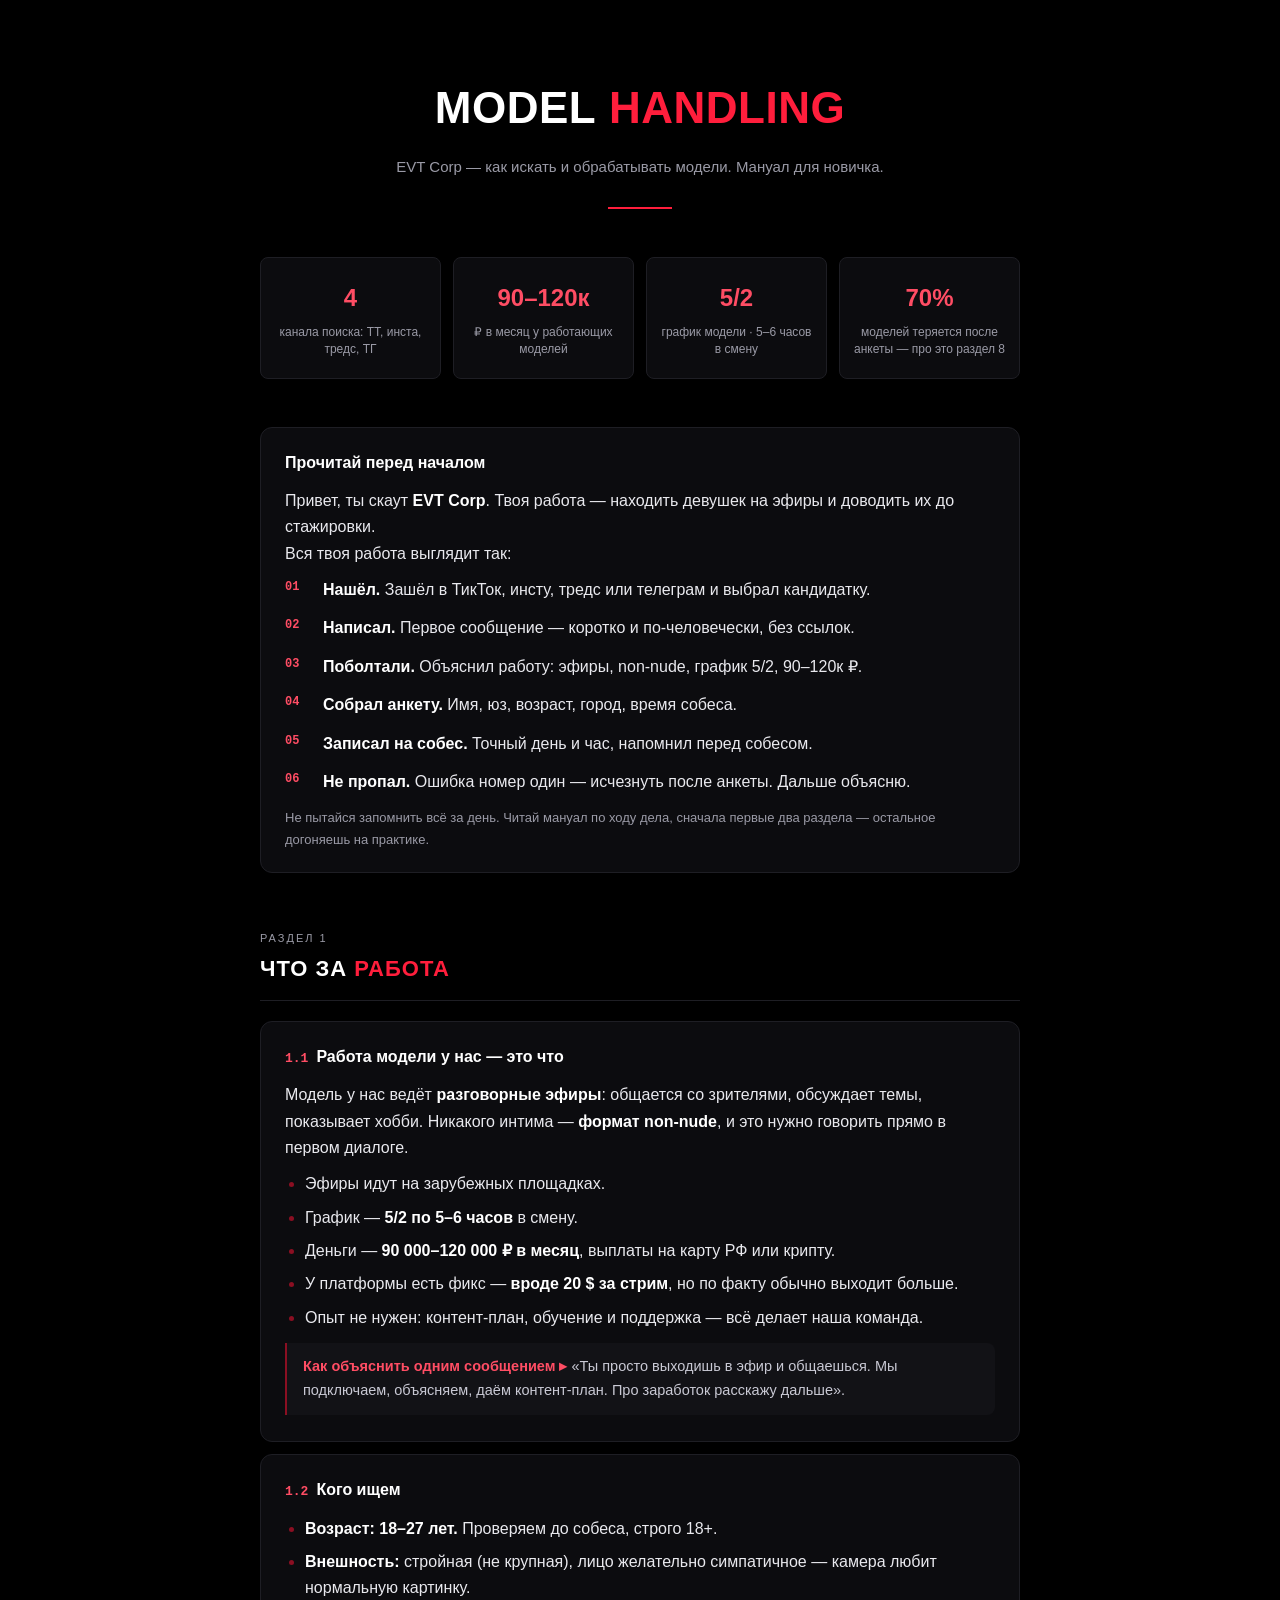
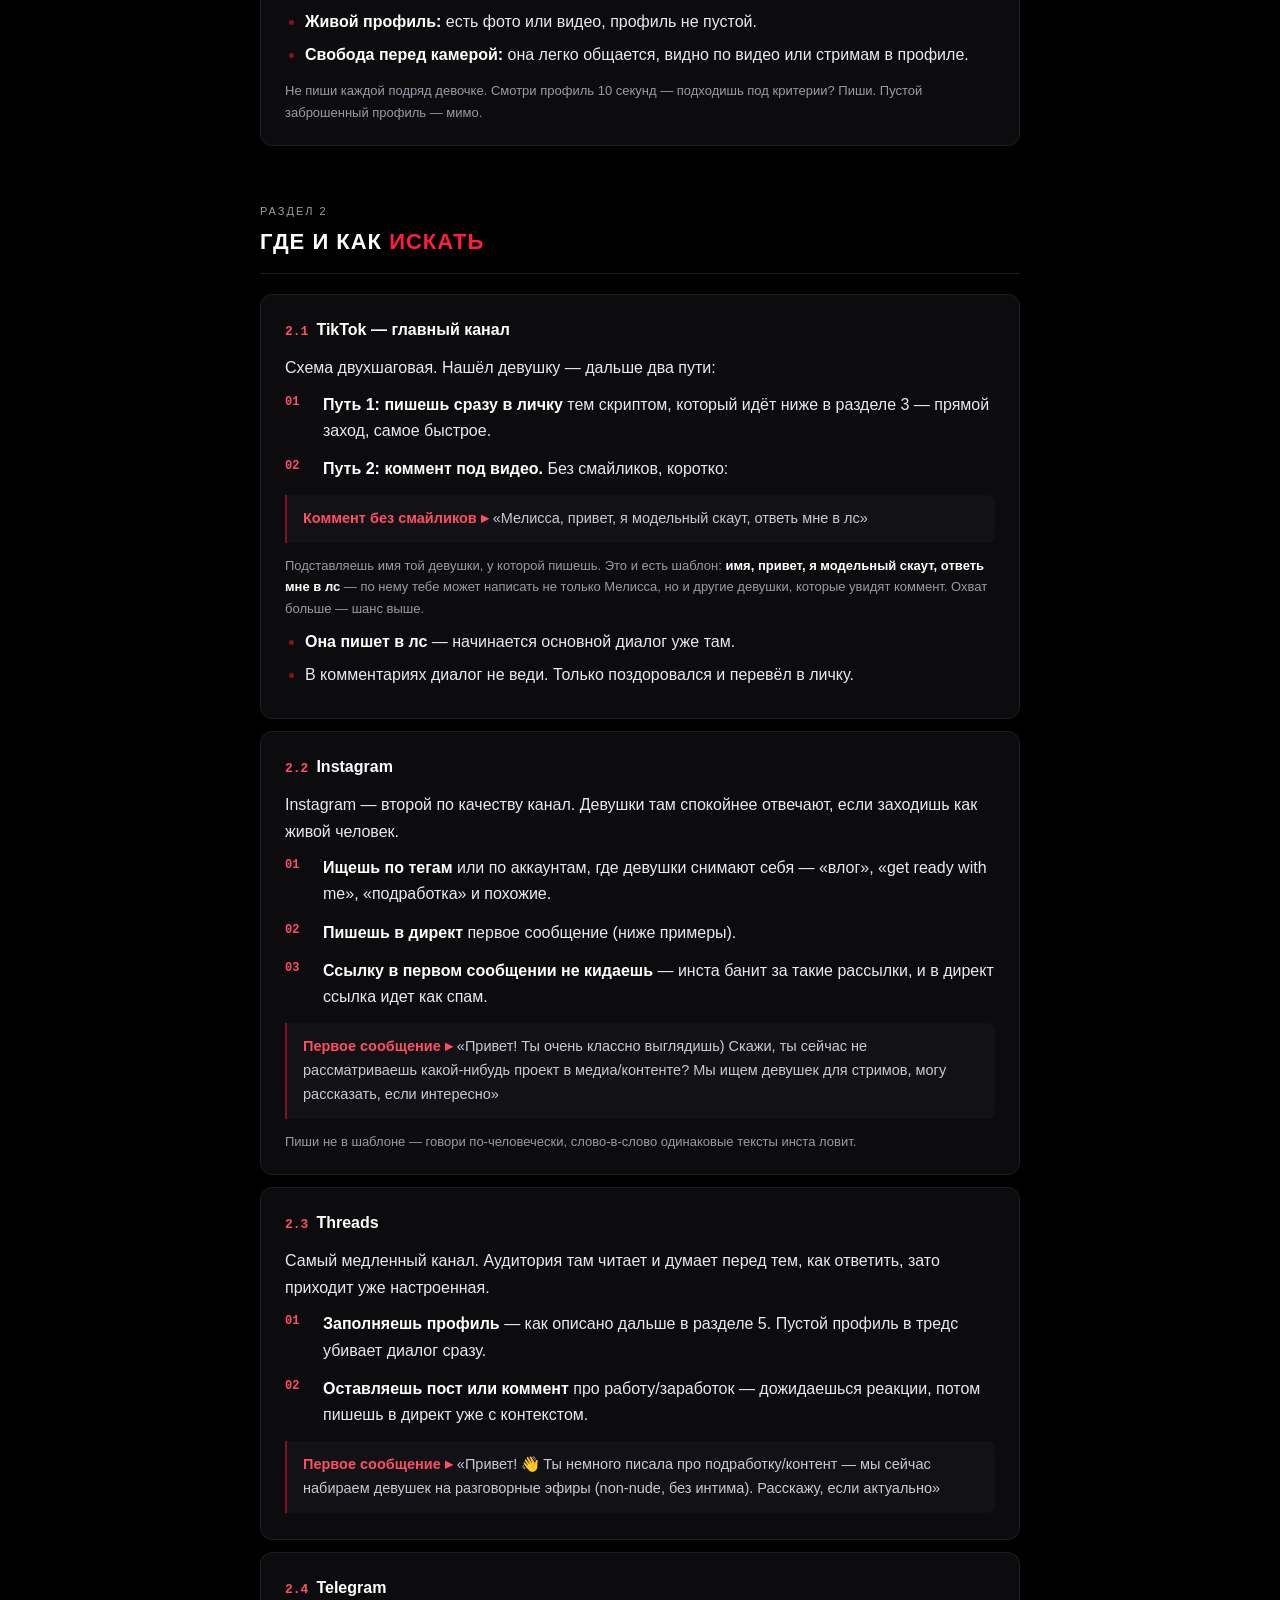
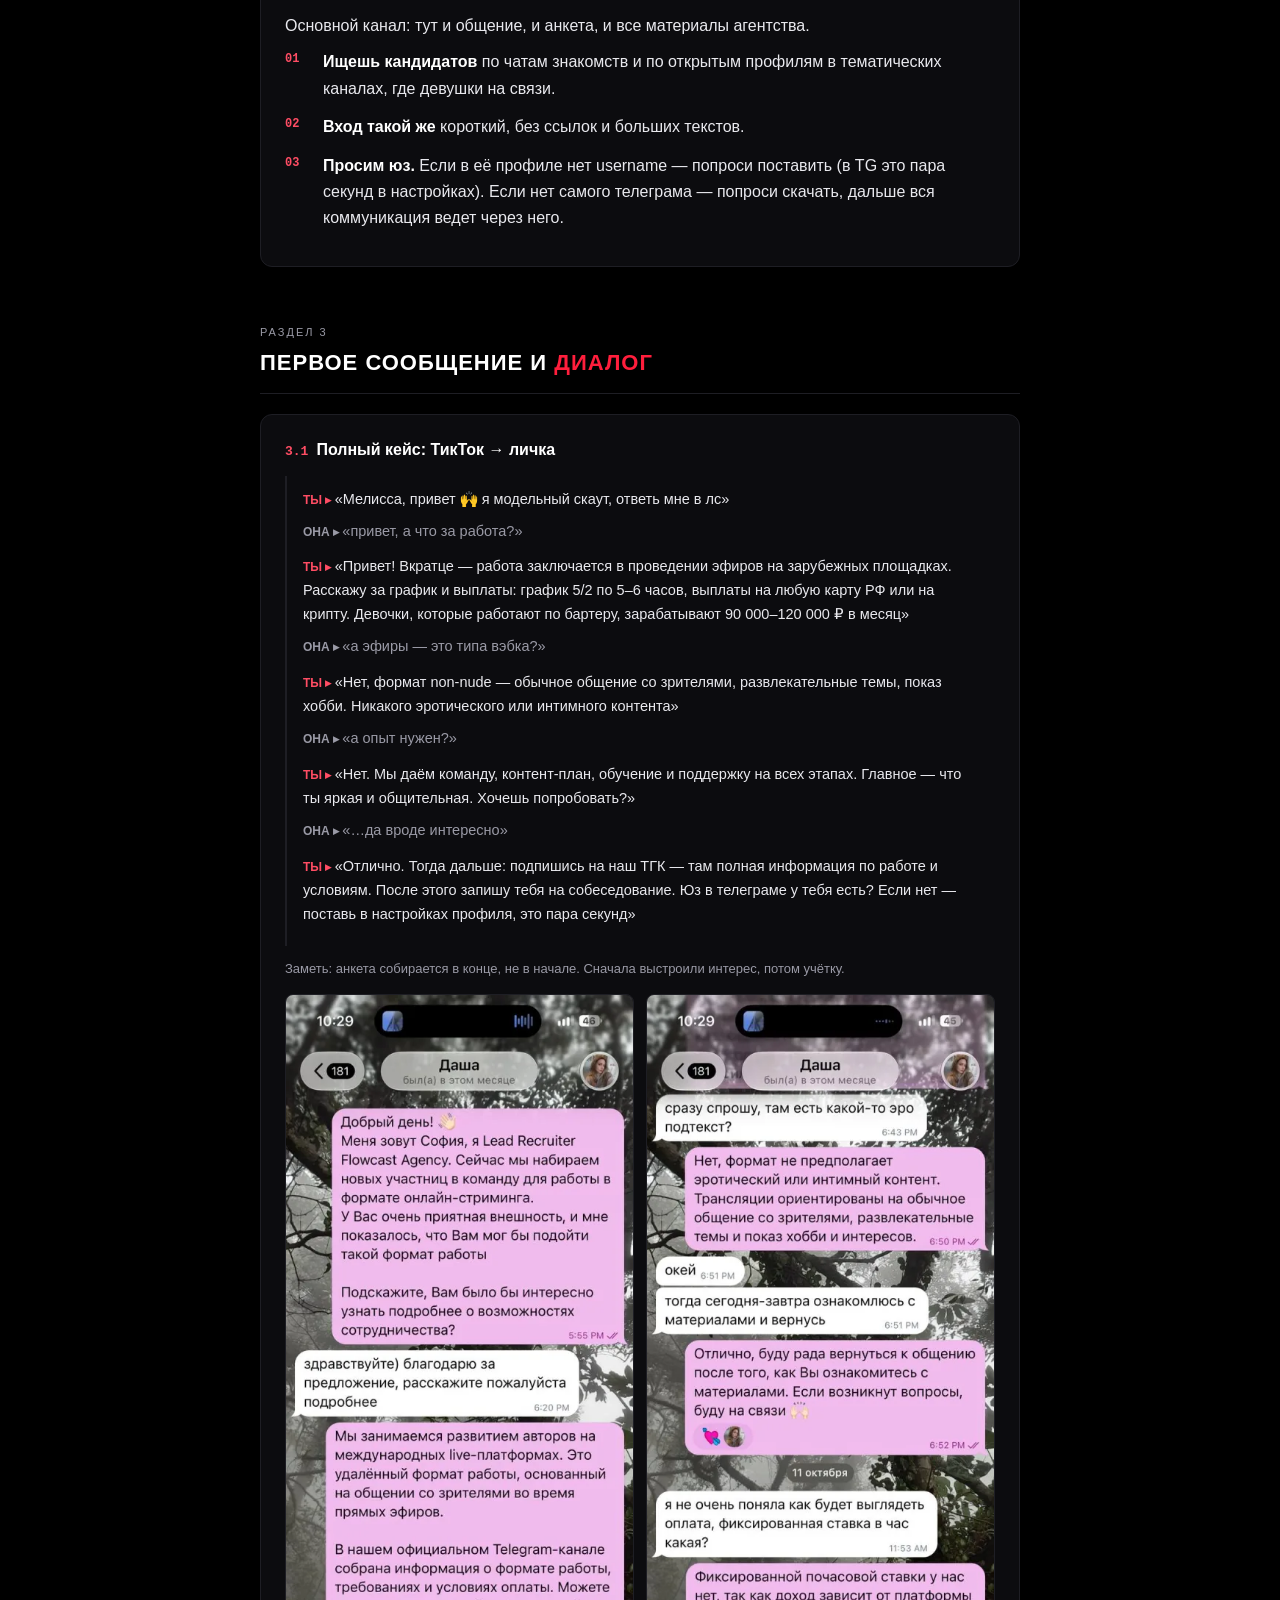
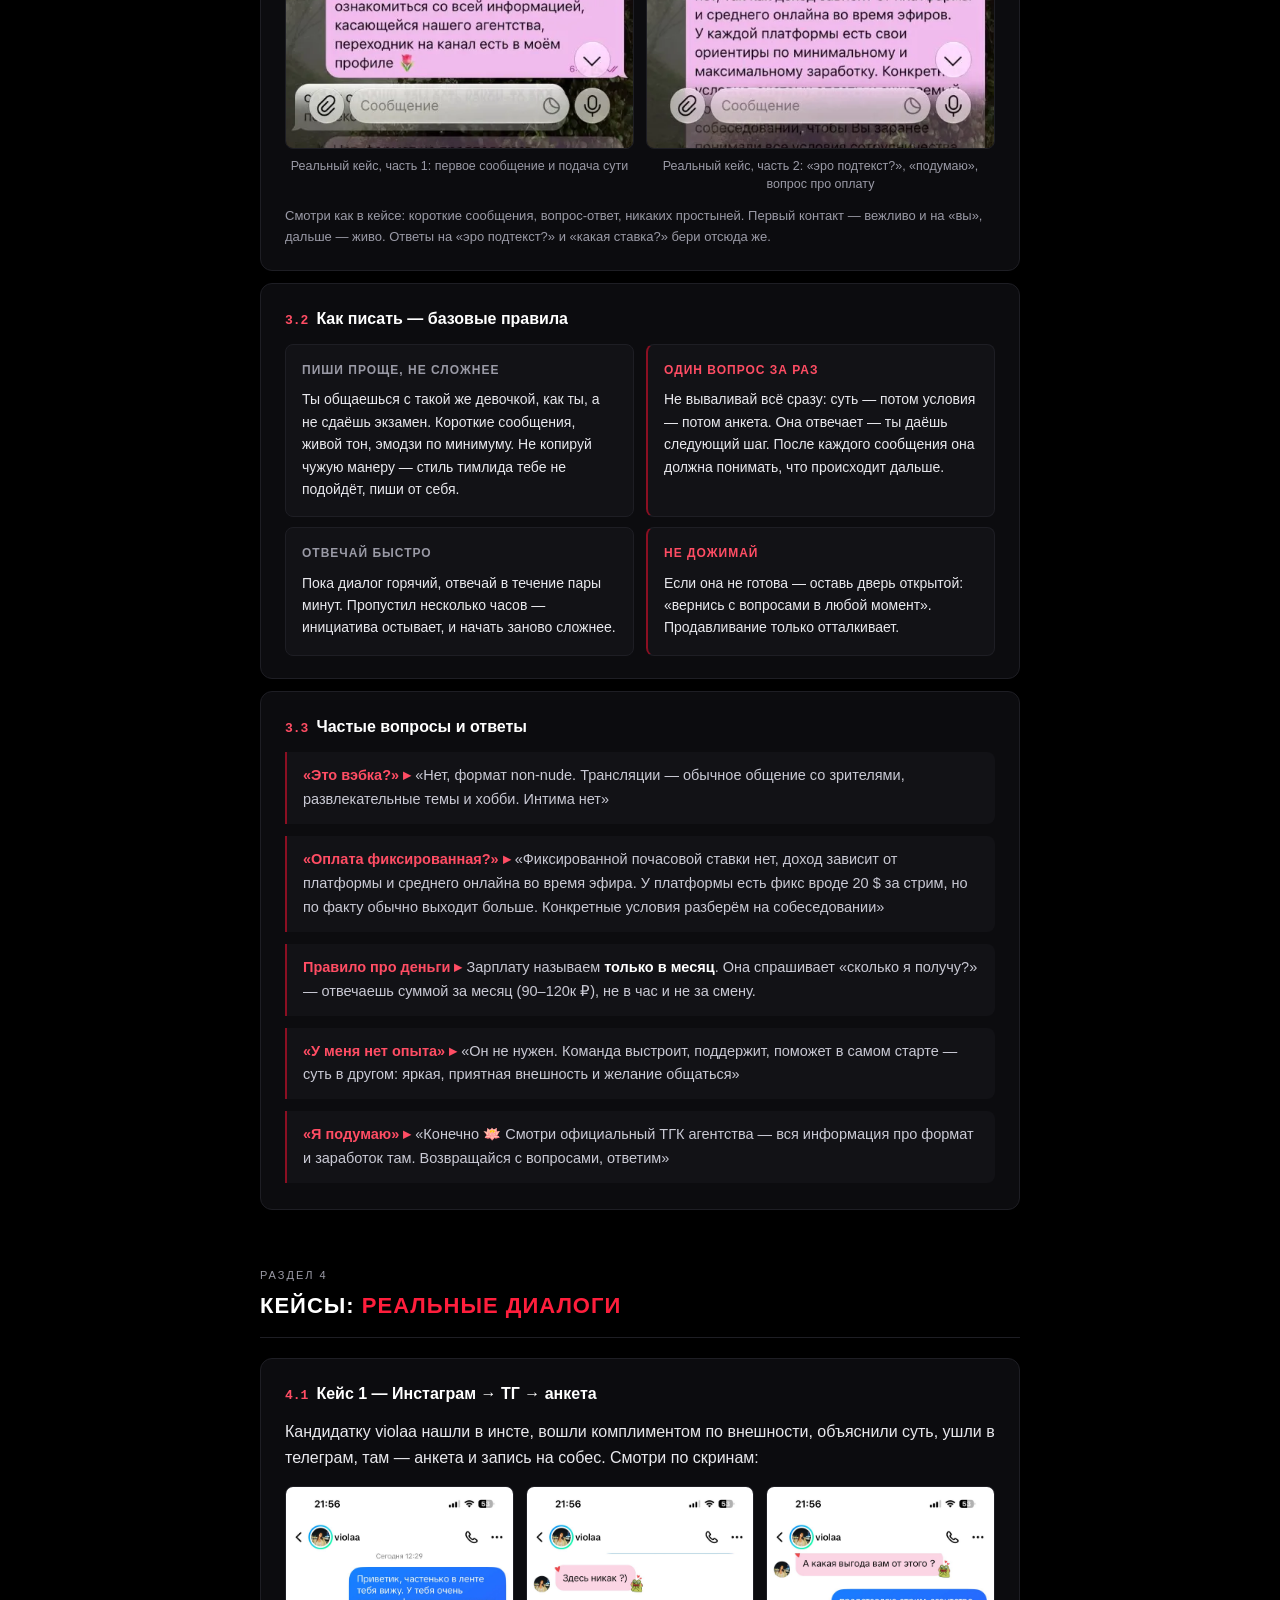
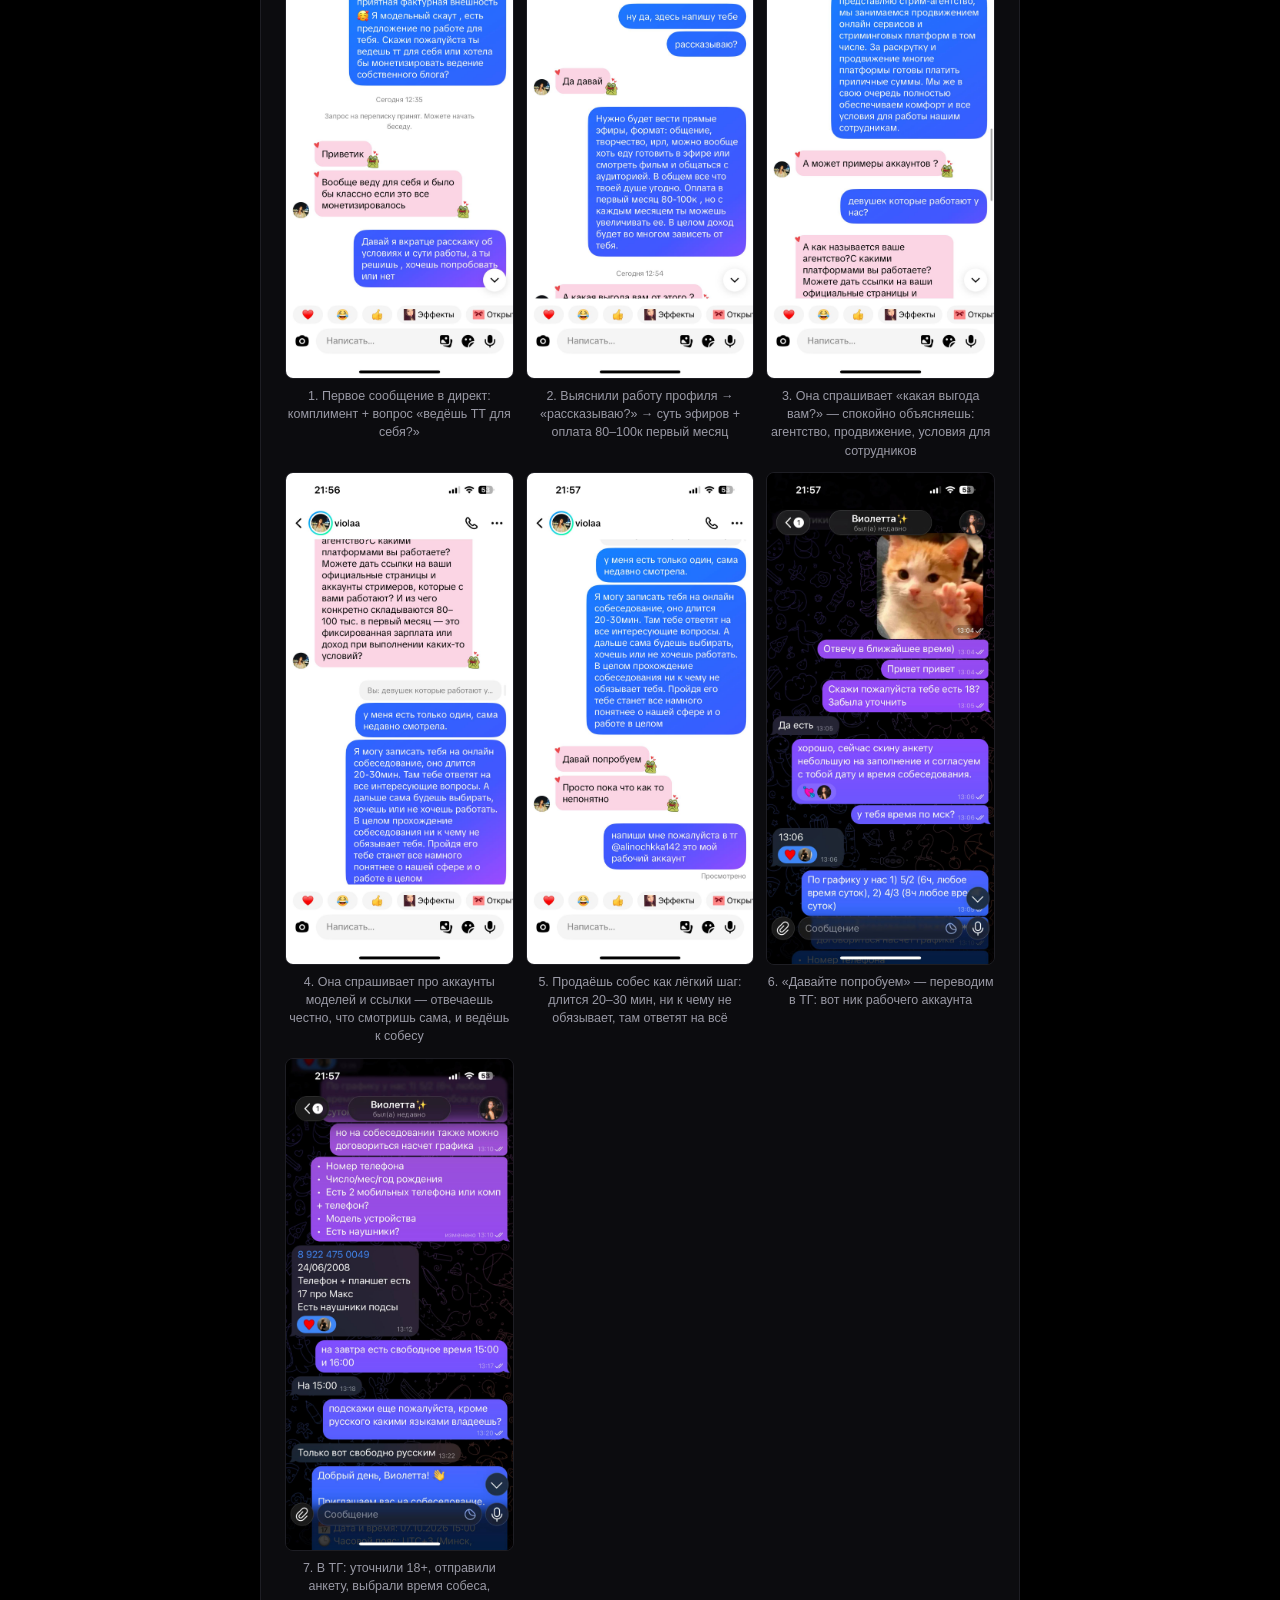
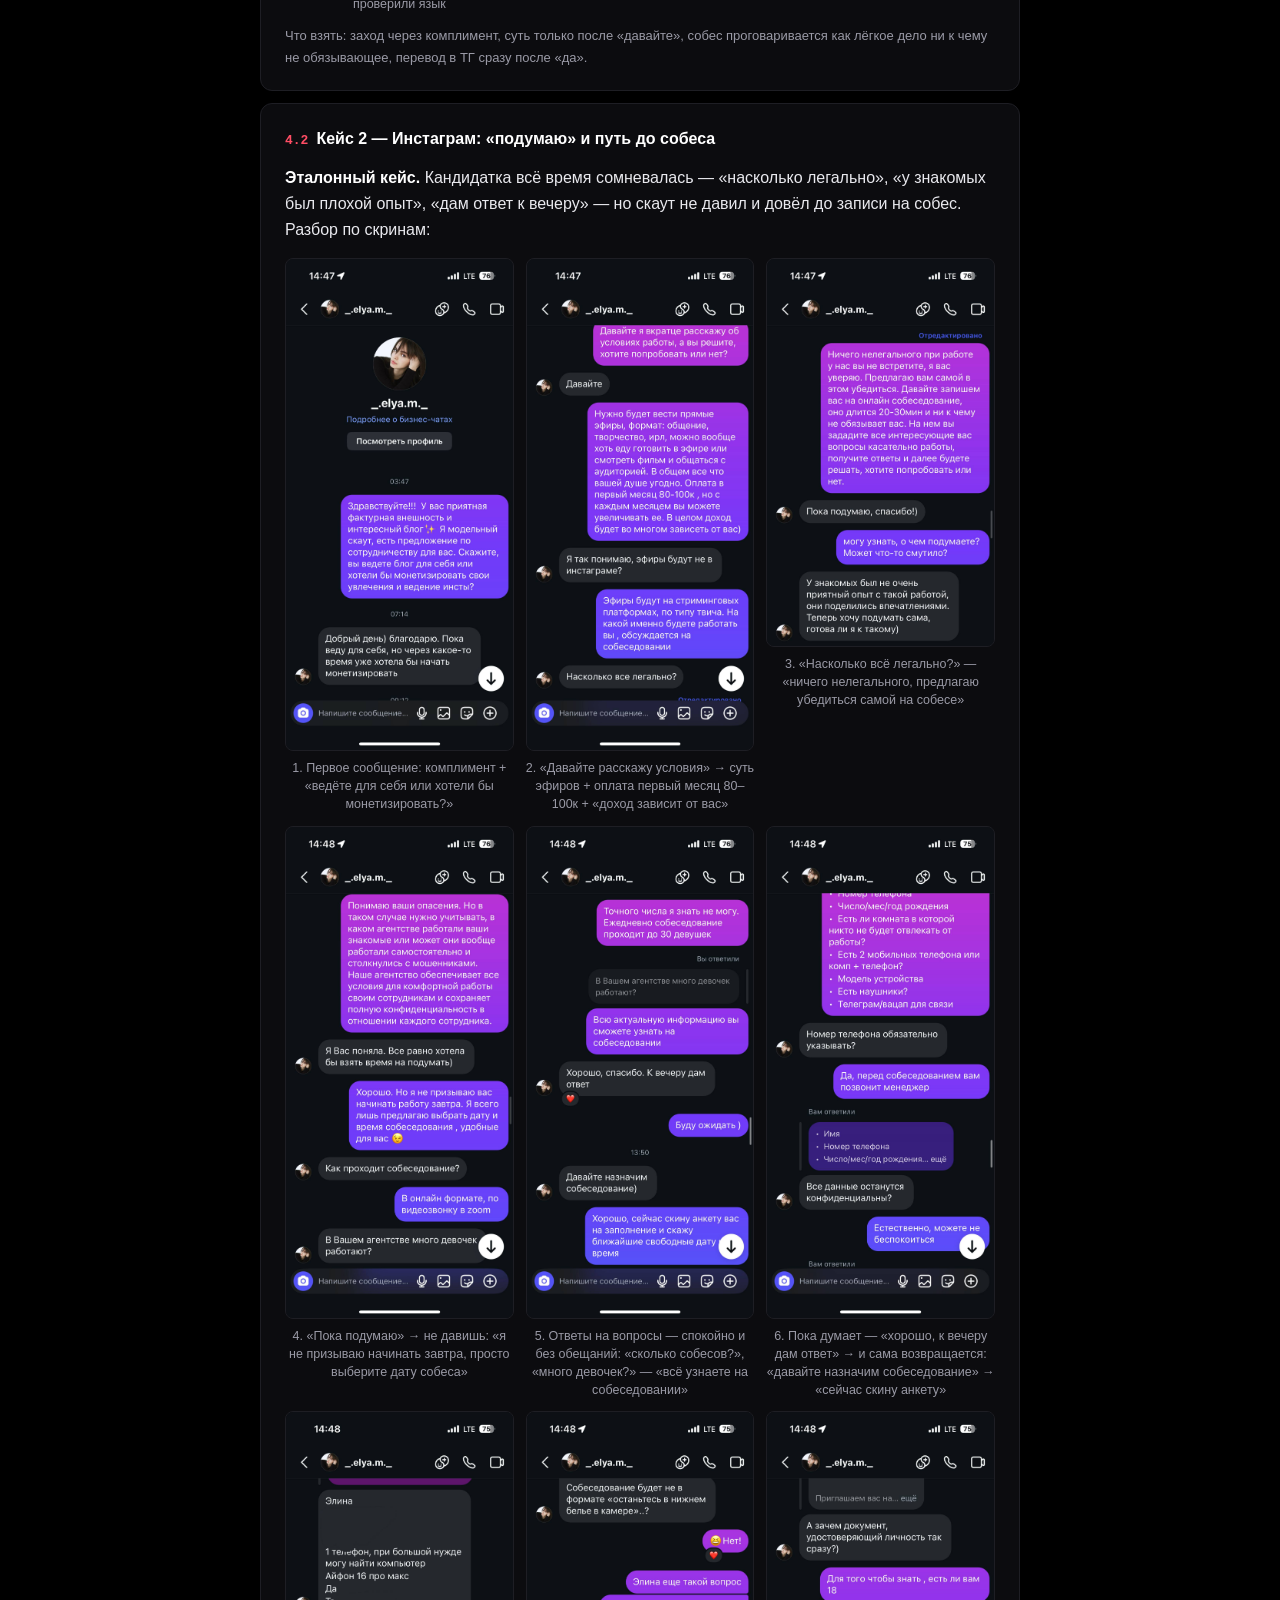
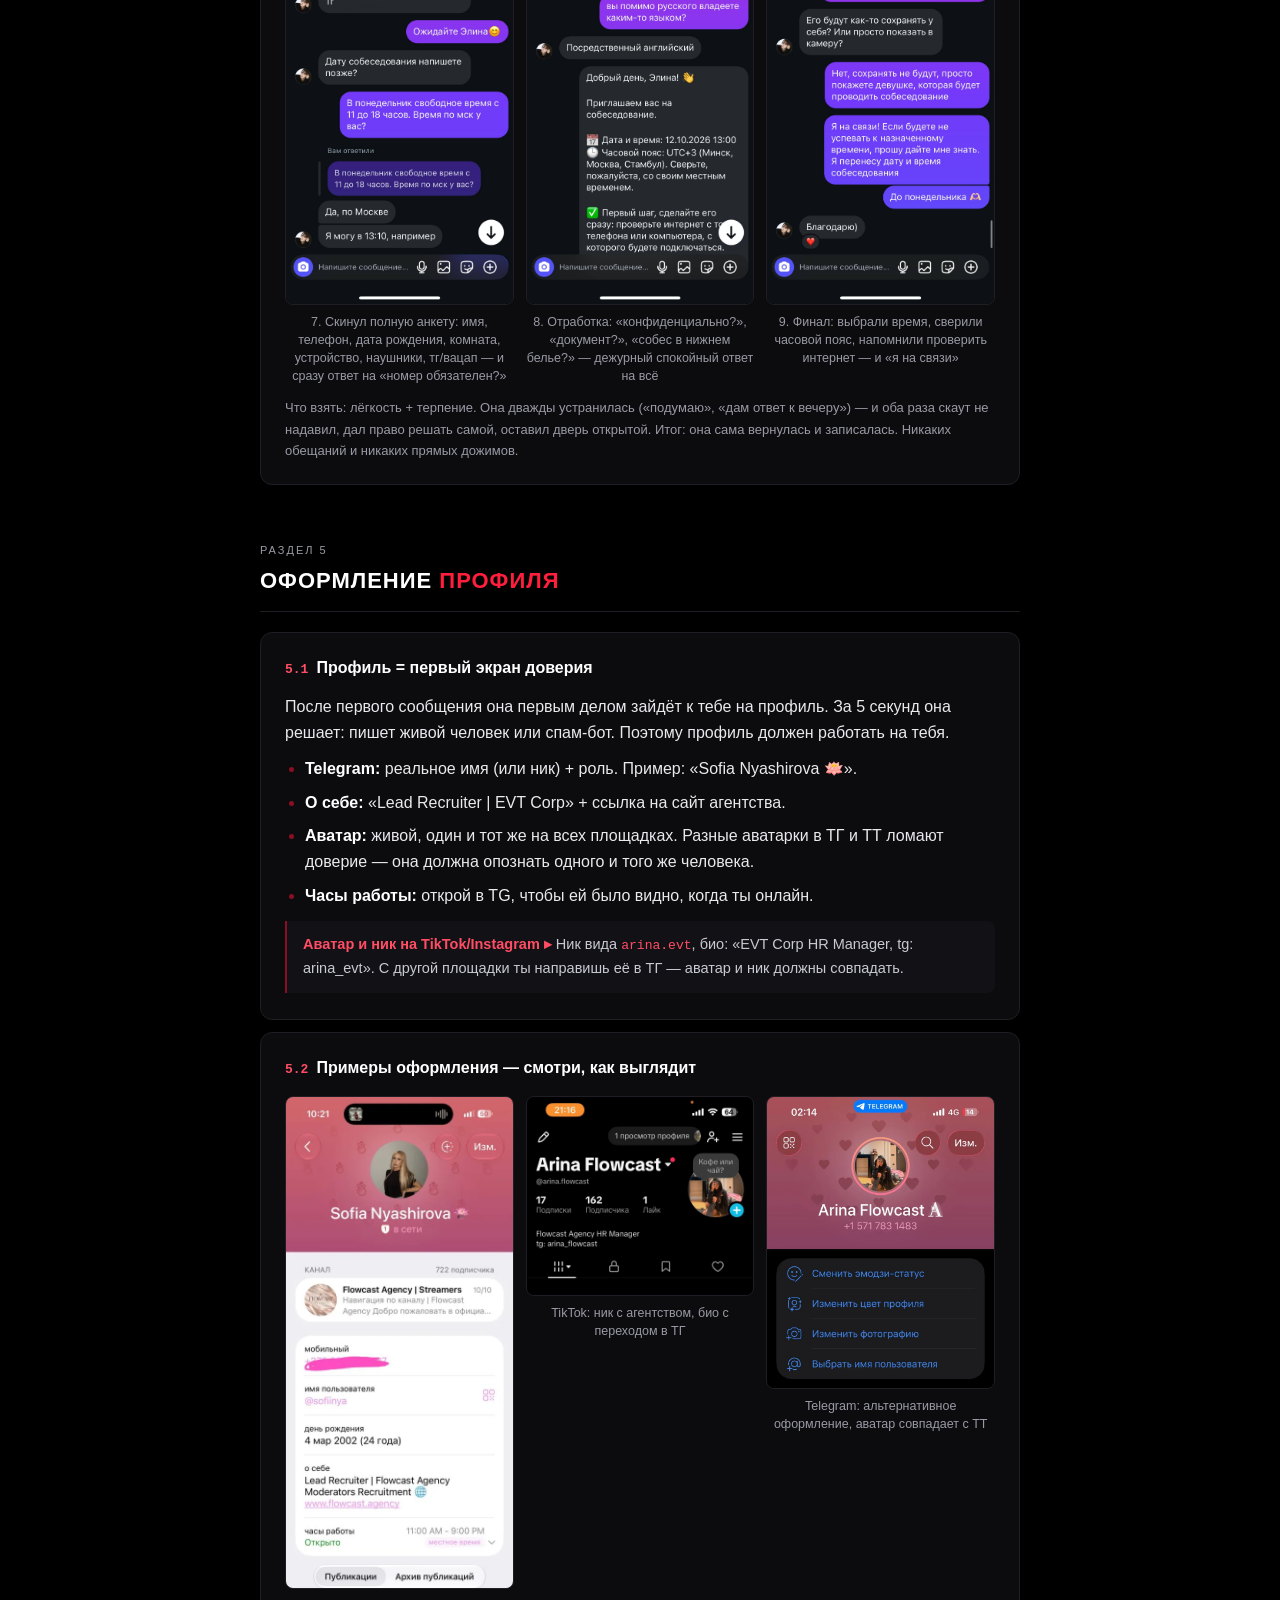
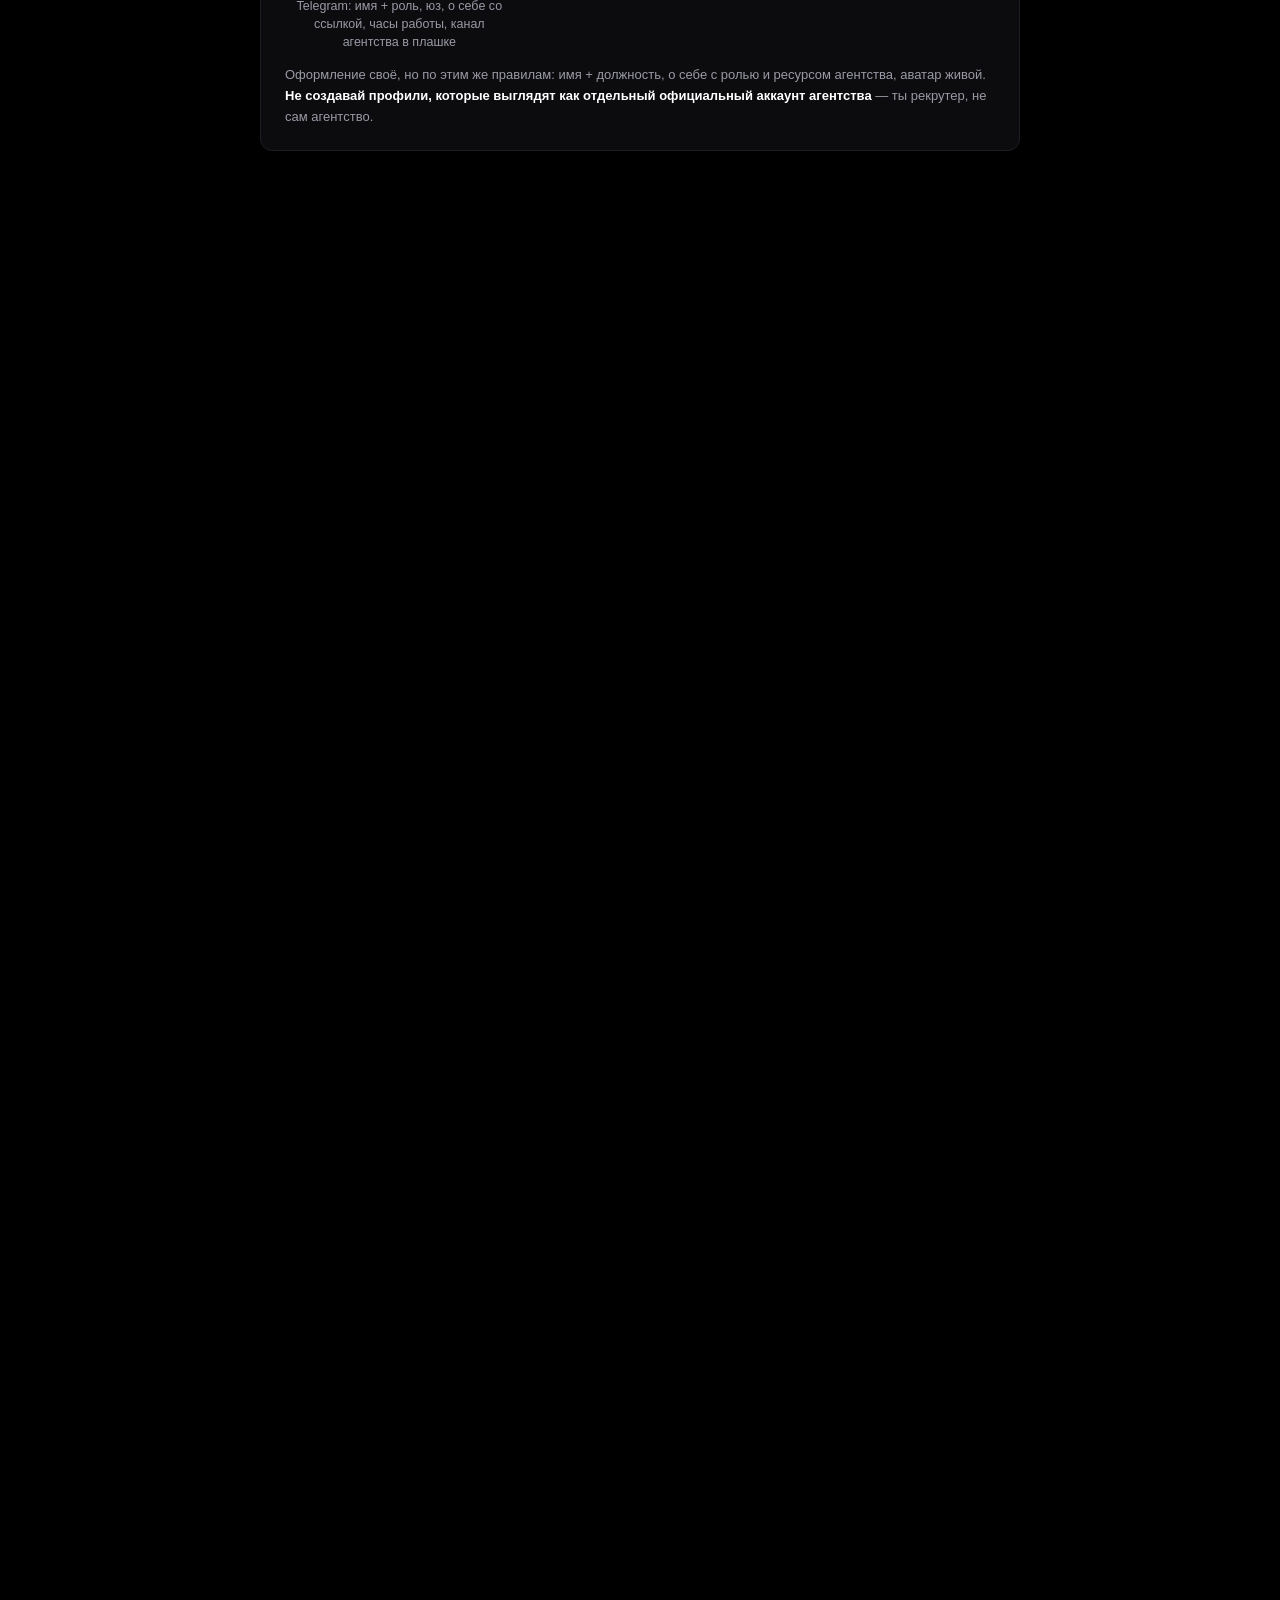
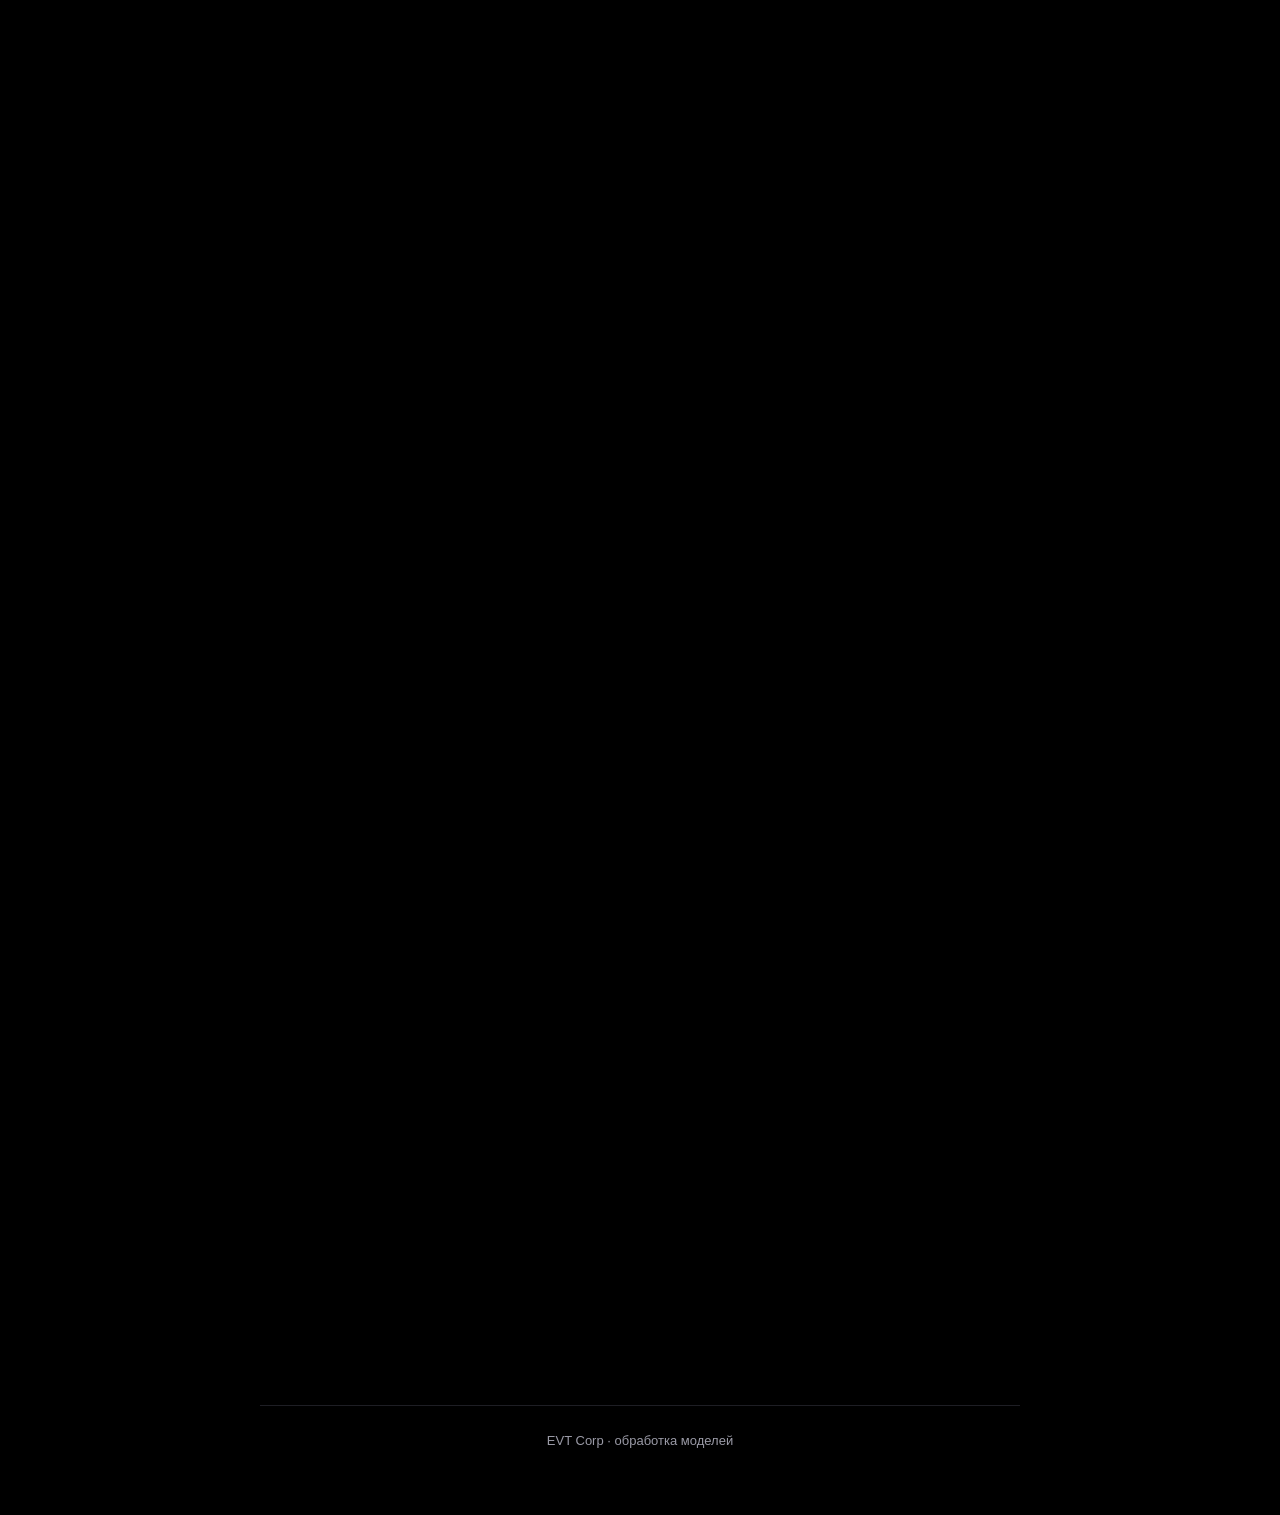
==== commit 344ce70a: "Add files via upload" ====
--- a/models/index.html
+++ b/models/index.html
@@ -598,7 +598,6 @@
   <h3><span class="idx">7.1</span>Когда кидать ссылки агентства</h3>
   <p>Если кандидатка просит сайт, канал или проверку «а вообще кто вы» — отправляй официальные ресурсы EVT:</p>
   <ul>
-    <li><b>Discord:</b> <a href="https://discord.gg" target="_blank" rel="noopener">discord.gg</a></li>
     <li><b>Telegram (контакт):</b> <a href="https://t.me/zenvairo" target="_blank" rel="noopener">@zenvairo</a></li>
     <li><b>Почта:</b> <a href="mailto:evtcorp@gmail.com">evtcorp@gmail.com</a></li>
   </ul>
@@ -653,7 +652,7 @@
 </div>
 
 <footer>
-  EVT Corp · обработка моделей · по вопросам — тимлид <b>@zenvairo</b>
+  EVT Corp · обработка моделей
 </footer>
 
 </div>
